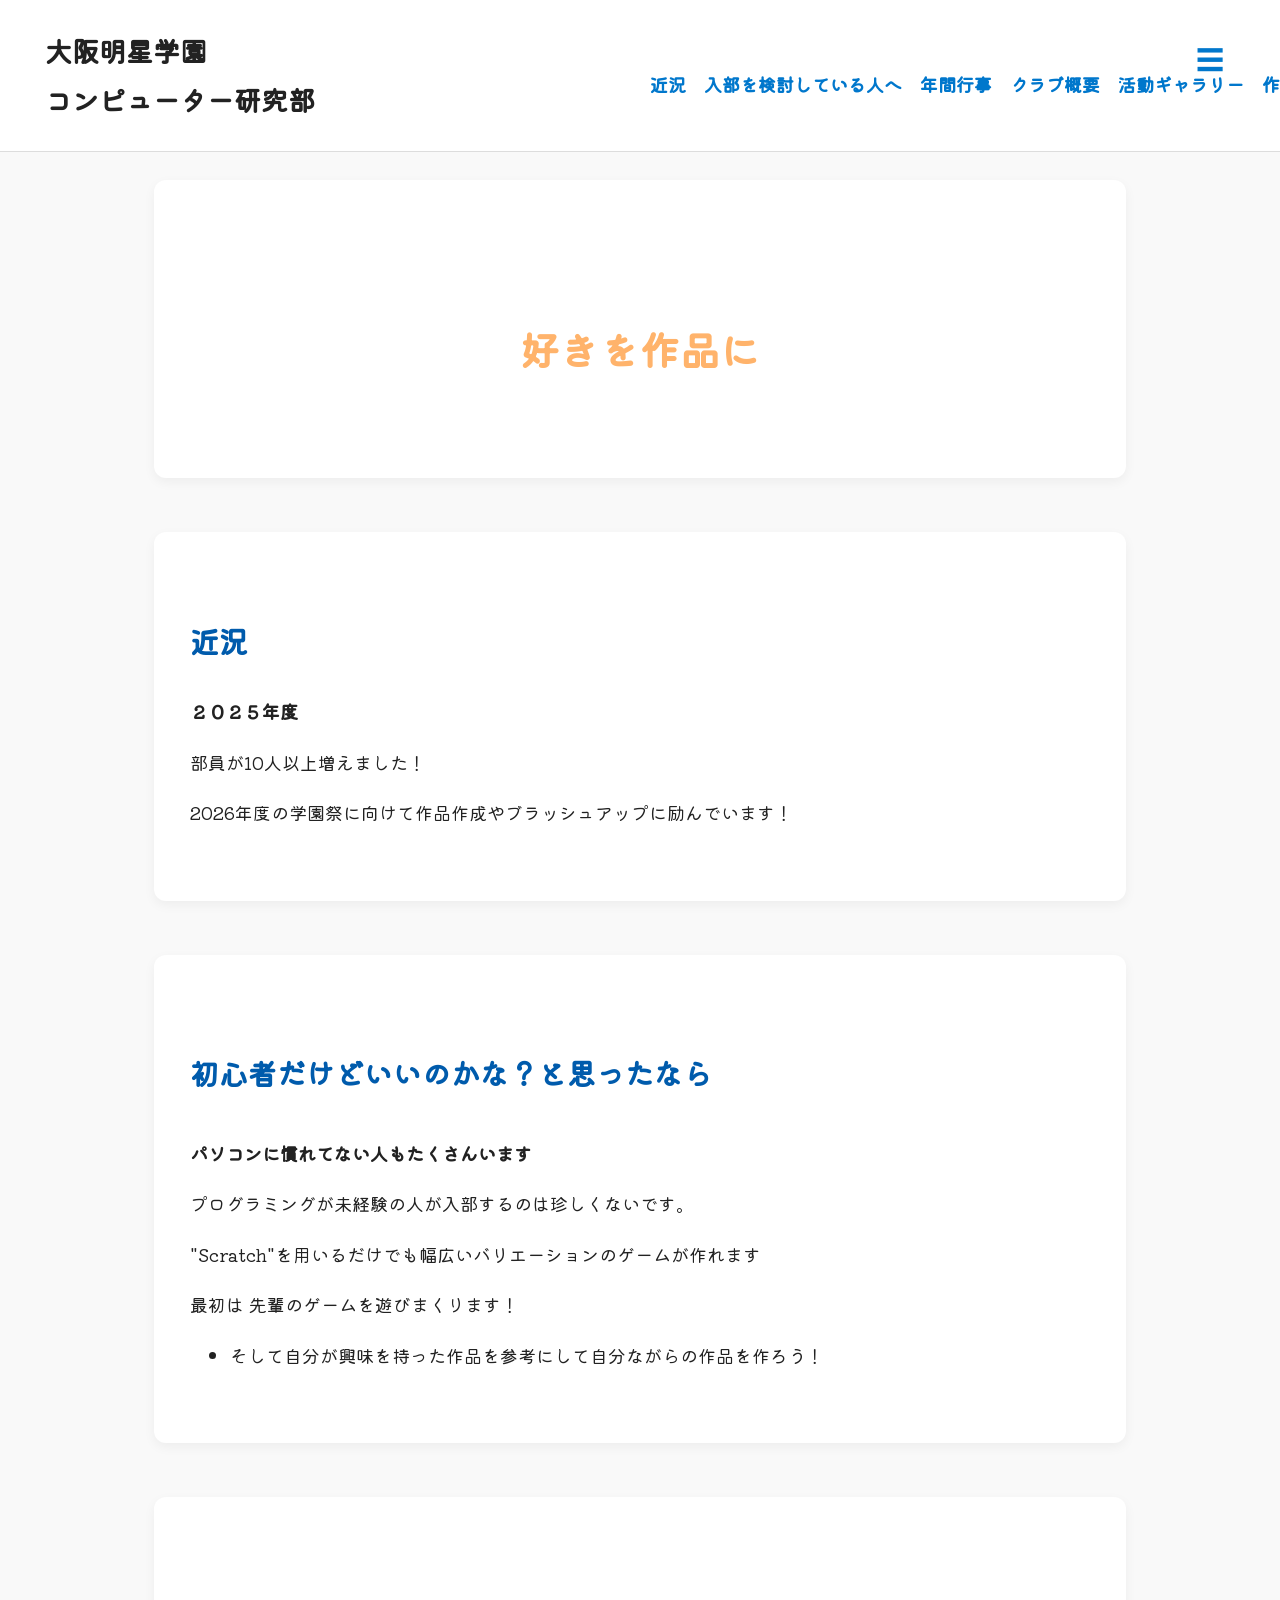
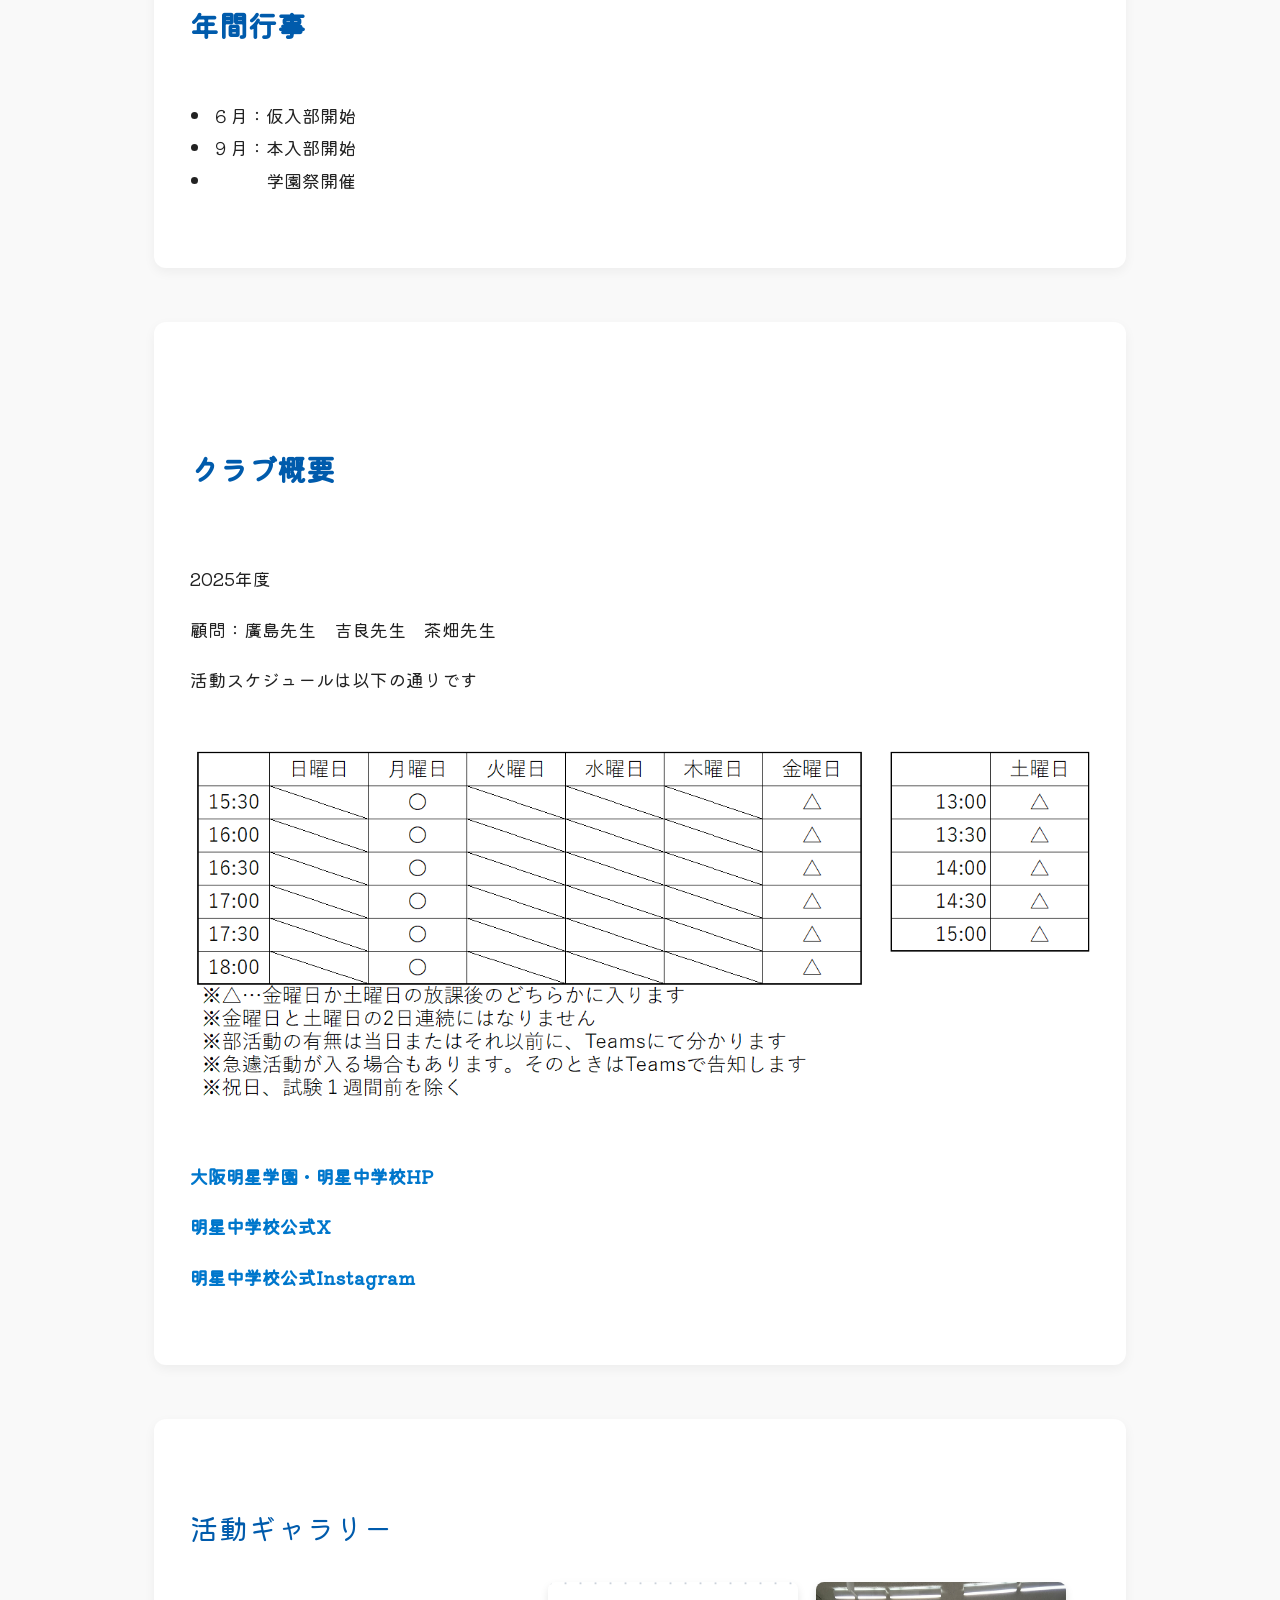
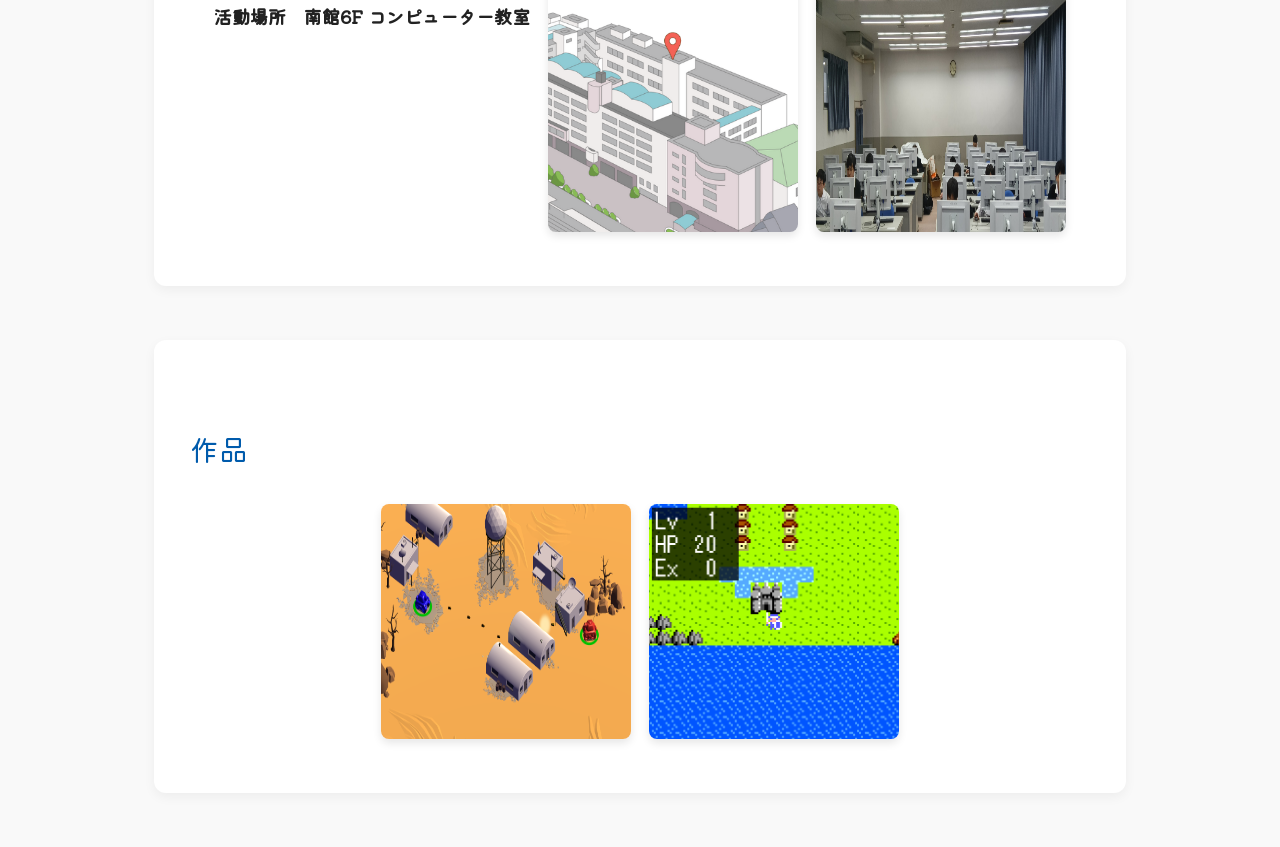
==== index.html @ 1dbdfb12 "Update index.html" ====
<!DOCTYPE html>
<html lang="ja">
<head>
  <meta charset="UTF-8" />
  <meta name="viewport" content="width=device-width, initial-scale=1.0" />
  <title>明星 コンピューター研究部｜公式サイト</title>
  <link href="main.css" rel="stylesheet" />
  <link href="https://fonts.googleapis.com/css2?family=Kiwi+Maru:wght@500&display=swap" rel="stylesheet" />
  <meta name="description" content="明星コンピューター研究部の活動紹介、作品展示、イベント情報をまとめた公式サイトです。">
</head>

<body>
<header>
  <h1>
    　大阪明星学園<br style="display:inline;" />
    　コンピューター研究部
  </h1>
  <button class="menu-toggle" aria-label="メニューを開く">☰</button>
  <nav class="page-nav">
    <a href="#news">近況</a>
    <a href="#for-beginners">入部を検討している人へ</a>
    <a href="#events">年間行事</a>
    <a href="#overview">クラブ概要</a>
    <a href="#gallery">活動ギャラリー</a>
    <a href="#works">作品</a>
  </nav>
</header>


  <section id="catchphrase">
    <h2 class="catchphrase">好きを作品に</h2>
  </section>

  <section id="news">
    <h3 class="section-title">近況</h3>
    <p><strong>２０２５年度</strong></p>
    <p>部員が10人以上増えました！</p>
    <p>2026年度の学園祭に向けて作品作成やブラッシュアップに励んでいます！</p>
  </section>

  <section id="for-beginners">
    <h4 class="section-title">初心者だけどいいのかな？と思ったなら</h4>
    <p><strong>パソコンに慣れてない人もたくさんいます</strong></p>
    <p>プログラミングが未経験の人が入部するのは珍しくないです。</p>
    <p>"Scratch"を用いるだけでも幅広いバリエーションのゲームが作れます</p>
    <div>
      <p>最初は 先輩のゲームを遊びまくります！</p>
      <ul>
        <li>そして自分が興味を持った作品を参考にして自分ながらの作品を作ろう！</li>
      </ul>
    </div>
  </section>

  <section id="events">
    <h5 class="section-title">年間行事</h5>
    <ul>
      <li>６月：仮入部開始</li>
      <li>９月：本入部開始</li>
      <li>　　　学園祭開催</li>
    </ul>
  </section>

  <section id="overview">
    <h6 class="section-title">クラブ概要</h6>
    <p>2025年度</p>
    <p>顧問：廣島先生　吉良先生　茶畑先生</p>
    <p>活動スケジュールは以下の通りです</p>
    <div class="club-schedule">
    　<img src="club-schedule.png" alt="コンピューター研究部の活動時間割" />
 　 </div>
    <p><a href="https://www.meisei.ed.jp/" target="_blank">大阪明星学園・明星中学校HP</a></p>
    <p><a href="https://twitter.com/meisei_shinshi" target="_blank">明星中学校公式X</a></p>
    <p><a href="https://www.instagram.com/osaka_meisei_gakuen/" target="_blank">明星中学校公式Instagram</a></p>
  </section>

<section id="gallery">
  <p class="section-title">活動ギャラリー</p>
  <div class="gallery">
    <p><strong>活動場所</strong></p>
    <p><strong>南館6F コンピューター教室</strong></p>
    <img src="clubroom_map_v2.png" alt="S605 コンピューター教室の場所" />
    <img src="activity_picture_2026_03_06.png" alt="活動の様子" />
  </div>
</section>

<section id="works">
  <p class="section-title">作品</p>
  <div class="gallery">
    <img src="photo_of_playing.png" alt="部員が制作した作品の例">
    <img src="photo_of_playing_2.png" alt="部員が制作した作品の例 2">
  </div>
</section>


 <script>
  const toggleButton = document.querySelector('.menu-toggle');
  const nav = document.querySelector('.page-nav');
  const navLinks = document.querySelectorAll('.page-nav a');

  toggleButton.addEventListener('click', () => {
    nav.classList.toggle('show');
  });

  // ページ内リンクをクリックしたらメニューを閉じる
  navLinks.forEach(link => {
    link.addEventListener('click', () => {
      nav.classList.remove('show');
    });
  });
</script>

</body>
</html>
---- main.css ----
@charset "utf-8";

/* ベーススタイル */
body {
  background-color: #f9f9f9;
  font-family: 'Kiwi Maru', serif;
  font-size: 18px;
  line-height: 1.8;
  color: #222;
  margin: 0;
  padding: 0;
}

/* ヘッダー */
header {
  display: flex;
  justify-content: space-between;
  align-items: center;
  flex-wrap: wrap;
  padding: 4em 1em 1em;
  background-color: #ffffff;
  border-bottom: 1px solid #ddd;
  position: relative;
}

header h1 {
  font-size: 1.5em;
  margin: 0;
  flex: 1;
  text-align: left;
}

/* キャッチコピー（薄いオレンジ） */
.catchphrase {
  font-size: 2.2em;
  text-align: center;
  margin: 2em 0 1em;
  color: #ffb36b;
  opacity: 0;
  animation: fadeIn 1.5s ease-out forwards;
  animation-delay: 0.3s;
}

/* セクション共通 */
section {
  background-color: #ffffff;
  border-radius: 12px;
  box-shadow: 0 4px 12px rgba(0, 0, 0, 0.05);
  padding: 3em 2em;
  margin: 3em auto;
  max-width: 900px;
}

/* セクションタイトル（大きく） */
.section-title,
#news h3,
#for-beginners h4,
#events h5,
#overview h6 {
  font-size: 1.6em;
}

/* 年間行事のリストがはみ出ないように */
#events ul {
  padding-left: 1.2em;
  overflow-wrap: break-word;
}

/* ギャラリー */
.gallery {
  display: flex;
  flex-wrap: wrap;
  gap: 1em;
  justify-content: center;
}

.gallery img {
  width: 100%;
  max-width: 250px;
  height: auto;
  border-radius: 8px;
  box-shadow: 0 4px 8px rgba(0, 0, 0, 0.1);
}

/* リンク */
a {
  color: #0077cc;
  text-decoration: none;
  font-weight: bold;
}

a:hover {
  text-decoration: underline;
}

/* ハンバーガーメニュー */
.menu-toggle {
  display: block;
  background: none;
  border: none;
  font-size: 28px;
  cursor: pointer;
  padding: 0.5em 1em;
  color: #0077cc;
  position: fixed;
  top: 1em;
  right: 1em;
  z-index: 1001;
}

/* ナビゲーション */
.page-nav {
  display: flex;
  flex-wrap: wrap;
  justify-content: center;
  gap: 1em;
  margin-top: 1em;
}

/* スマホ対応 */
@media screen and (max-width: 768px) {
  body {
    font-size: 16px;
    padding: 1em;
  }

  header {
    flex-direction: column;
    align-items: flex-start;
  }

  section {
    padding: 2em 1em;
    margin: 2em 0;
  }

  .gallery img {
    max-width: 90%;
  }

  .page-nav {
    display: none;
    flex-direction: column;
    align-items: center;
    background-color: #ffffff;
    position: fixed;
    top: 0;
    left: 0;
    width: 100%;
    padding: 4em 0 1em;
    z-index: 1000;
  }

  .page-nav.show {
    display: flex;
  }
}

/* PC表示 */
@media screen and (min-width: 769px) {
  header {
    position: fixed;
    top: 0;
    left: 0;
    width: 100%;
    z-index: 1000;
    padding: 1.5em 1em;
  }

  body {
    padding-top: 7em;
  }

  .page-nav {
    display: flex !important;
    position: static;
  }
}

/* フェードイン */
@keyframes fadeIn {
  from { opacity: 0; transform: translateY(20px); }
  to { opacity: 1; transform: translateY(0); }
}
/* ============================
   追加・修正スタイル（必ず一番下に書く）
   ============================ */

/* 「好きを作品に」を薄いオレンジに */
.catchphrase {
  color: #ffb36b !important;
}

/* セクションタイトルを大きく＆色を固定 */
.section-title {
  font-size: 1.6em !important;
  color: #005bac !important;
}

/* 年間行事のリストがはみ出ないように */
#events ul {
  padding-left: 1.2em !important;
  overflow-wrap: break-word !important;
  word-break: break-word !important;
}

/* 活動スケジュール画像がはみ出さないように */
.club-schedule img {
  max-width: 100% !important;
  height: auto !important;
  display: block !important;
}
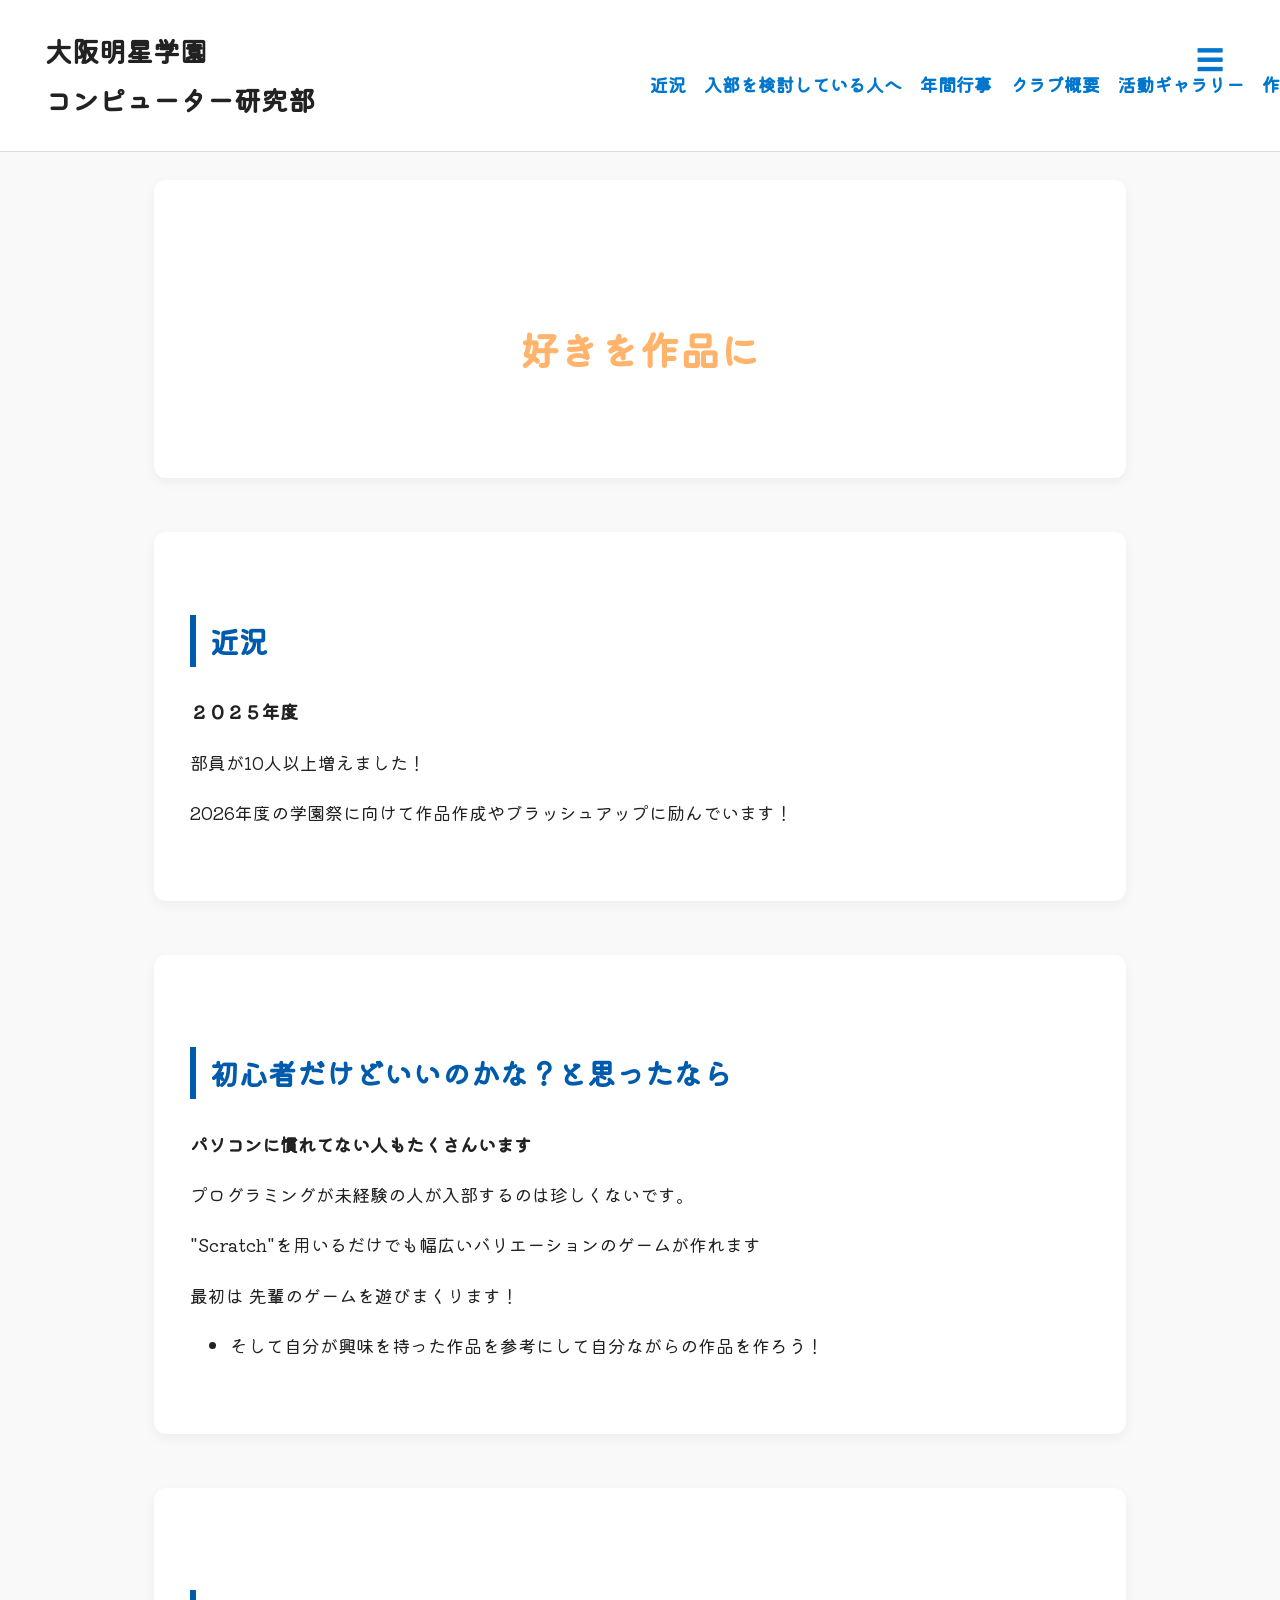
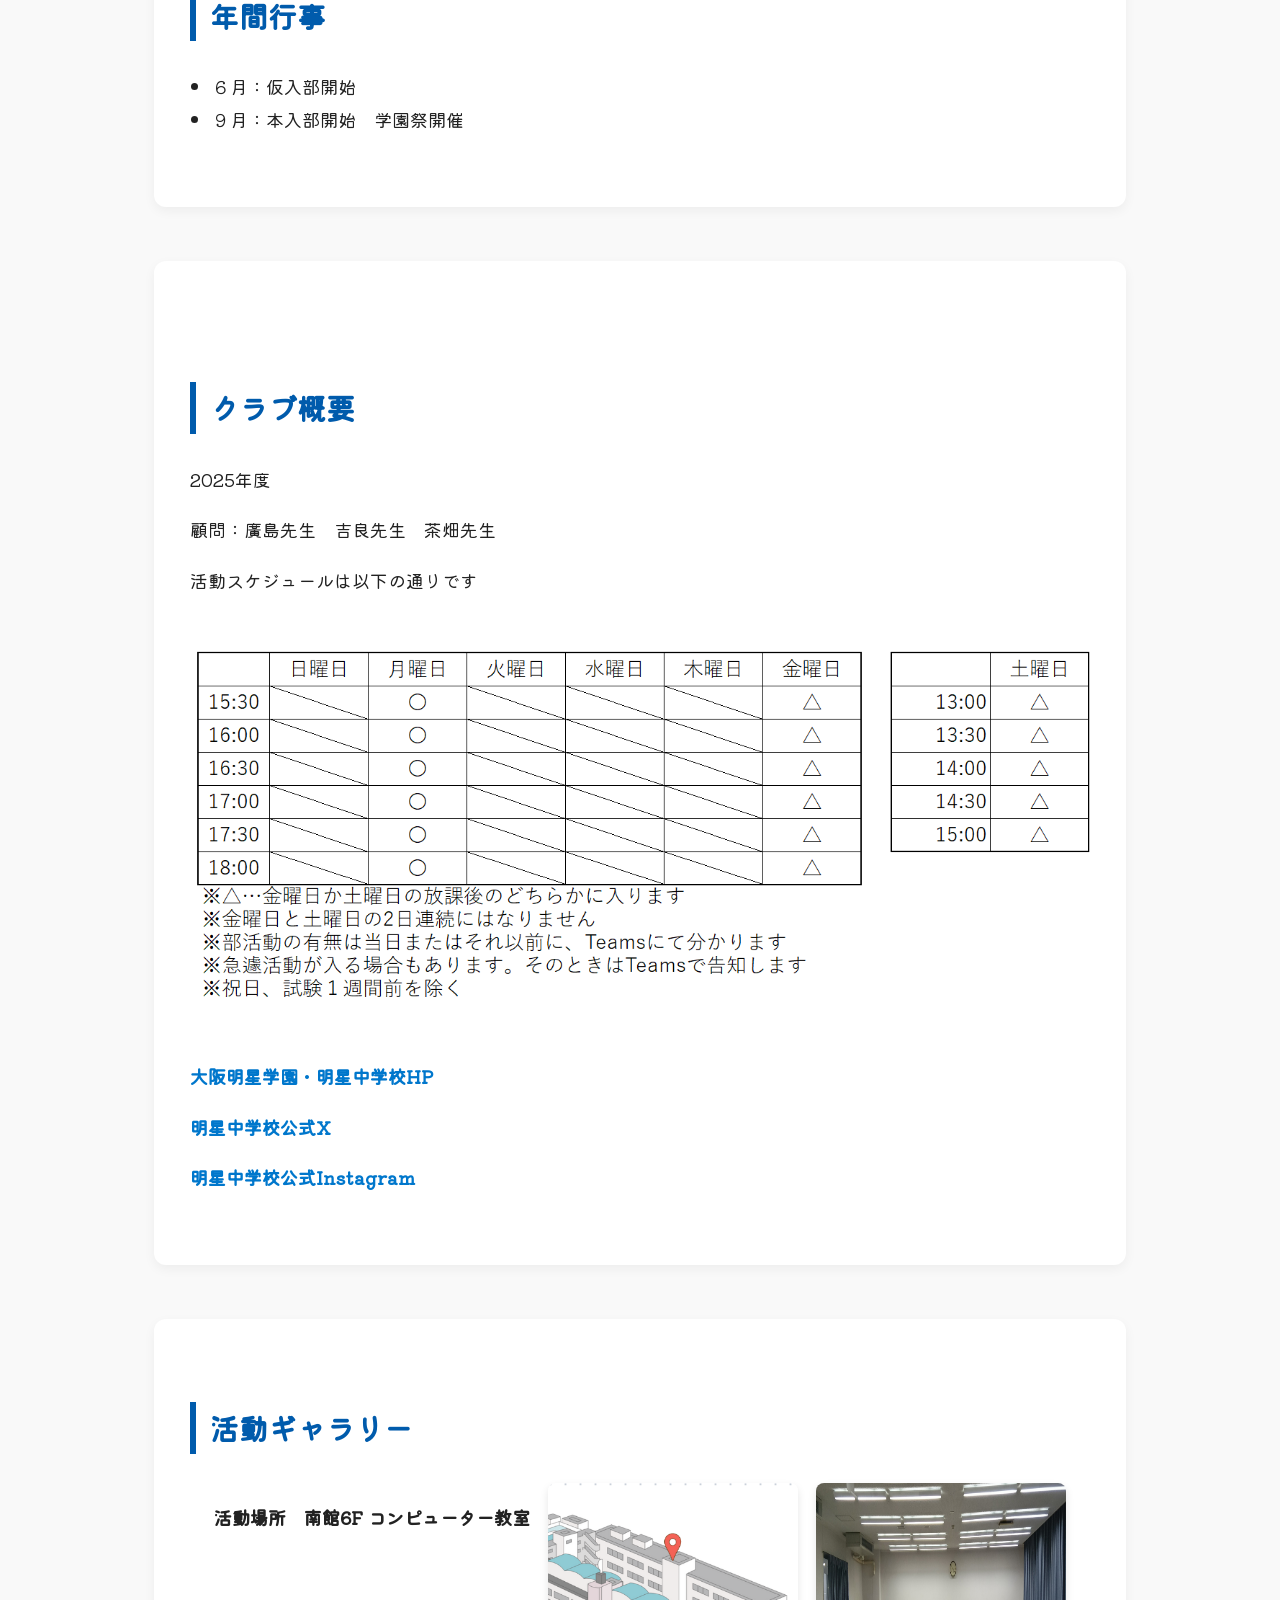
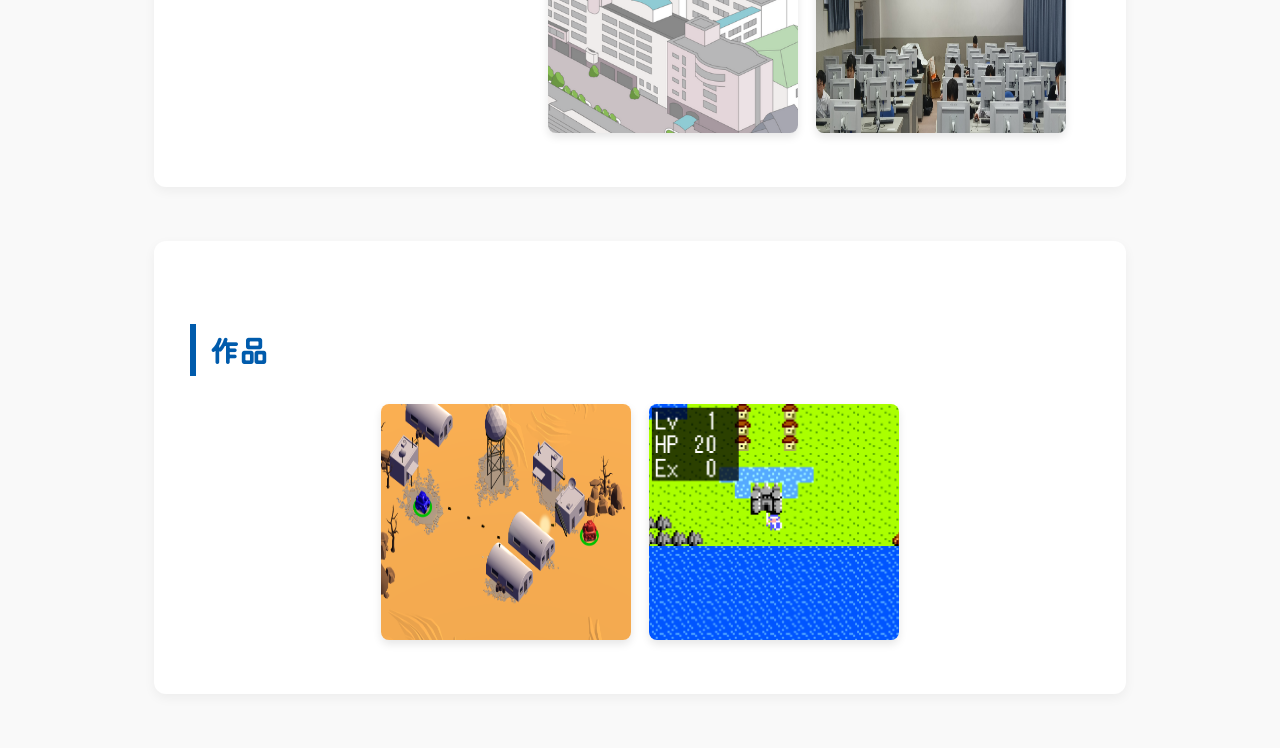
==== commit 775aff82: "Update index.html" ====
--- a/index.html
+++ b/index.html
@@ -55,8 +55,7 @@
     <h5 class="section-title">年間行事</h5>
     <ul>
       <li>６月：仮入部開始</li>
-      <li>９月：本入部開始</li>
-      <li>　　　学園祭開催</li>
+      <li>９月：本入部開始　学園祭開催</li>
     </ul>
   </section>
 
--- a/main.css
+++ b/main.css
@@ -210,3 +210,13 @@
   height: auto !important;
   display: block !important;
 }
+
+.section-title {
+  font-size: 1.8em;
+  font-weight: 600;
+  border-left: 6px solid #005bac;
+  padding-left: 0.5em;
+  margin-bottom: 1em;
+  color: #005bac;
+}
+
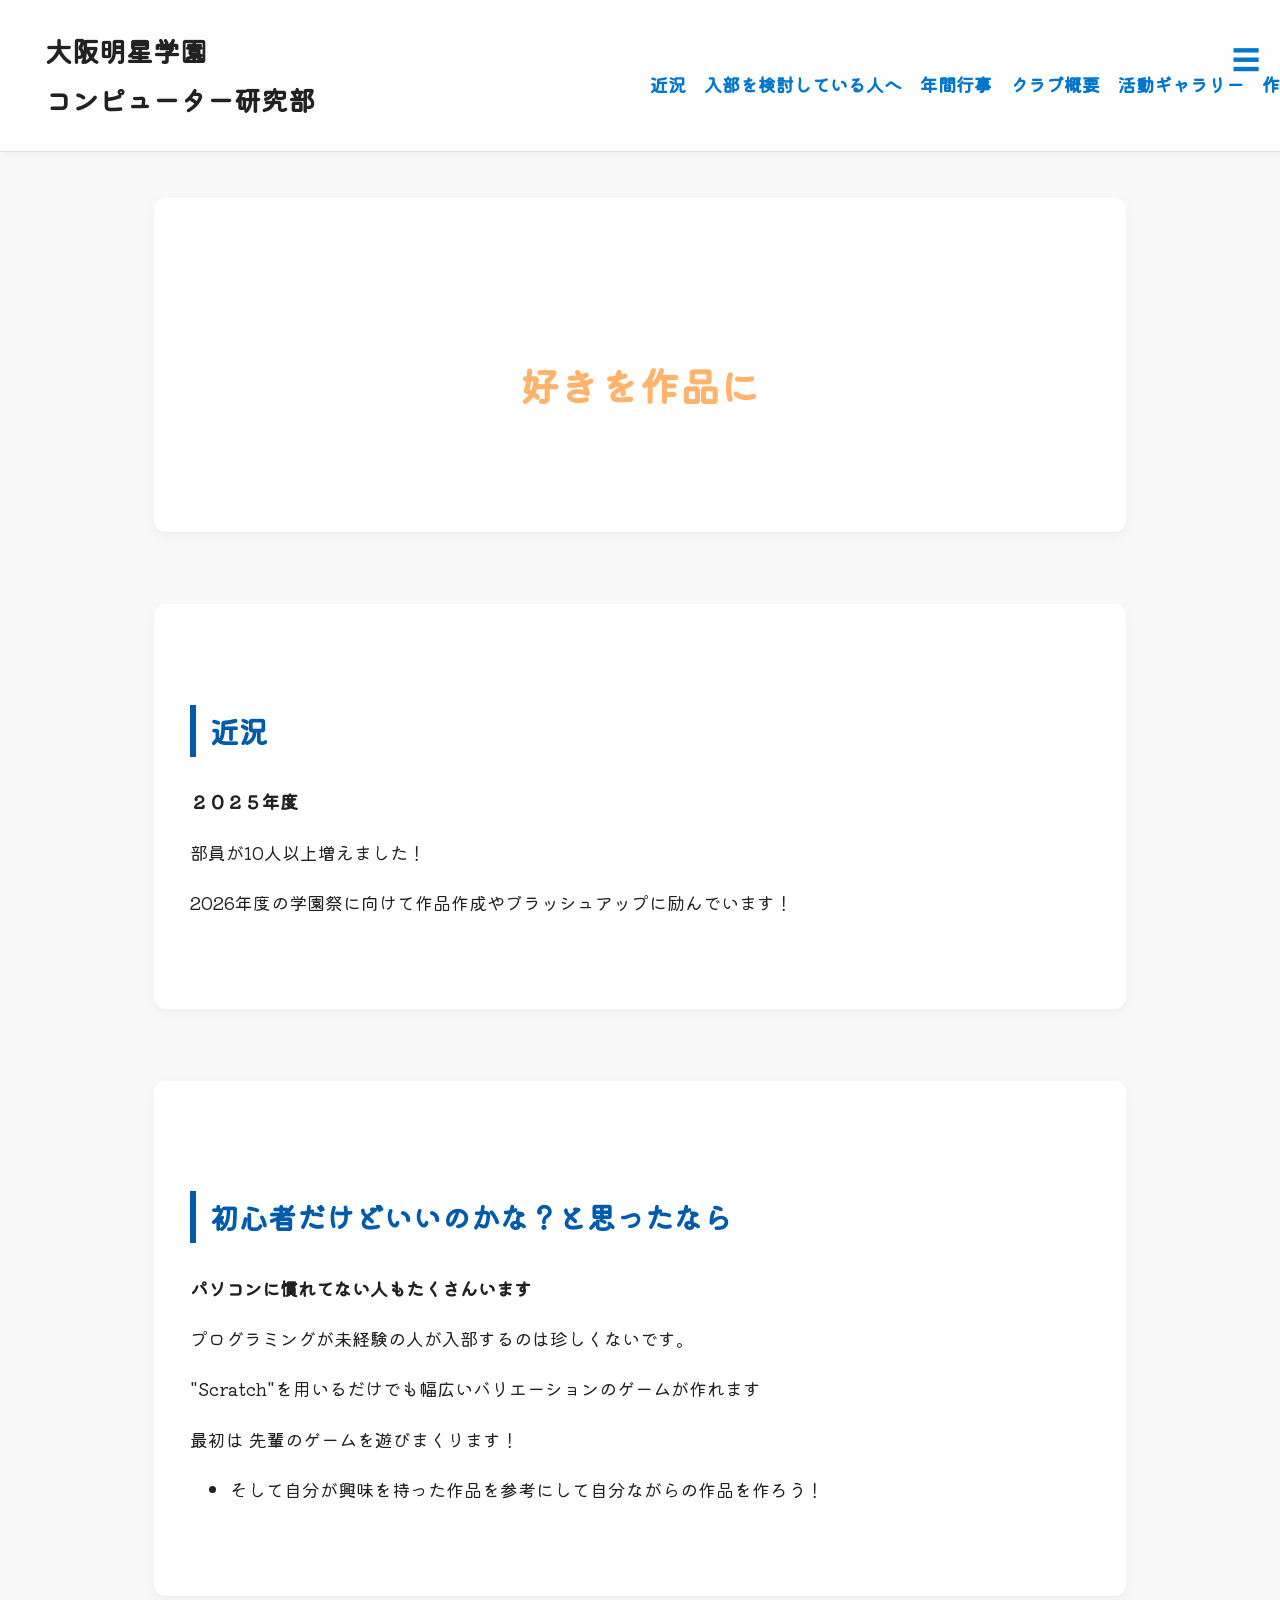
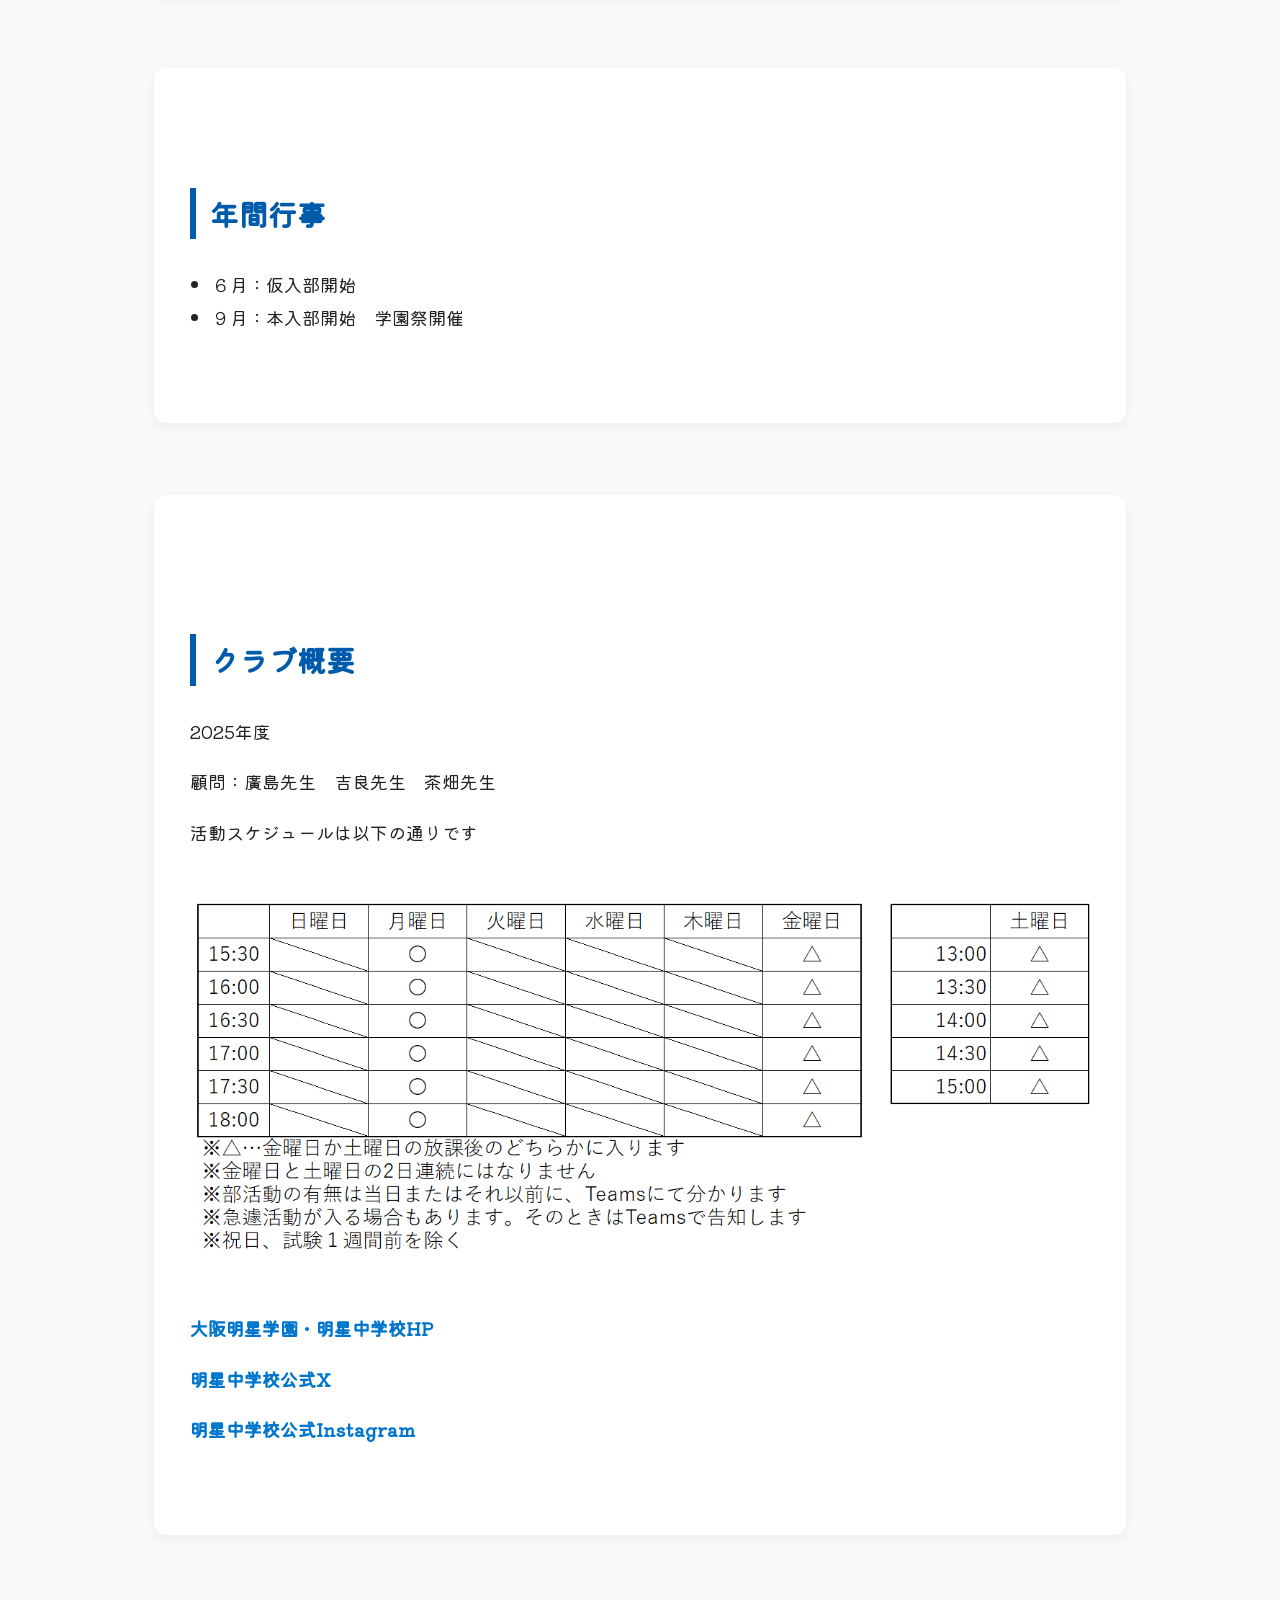
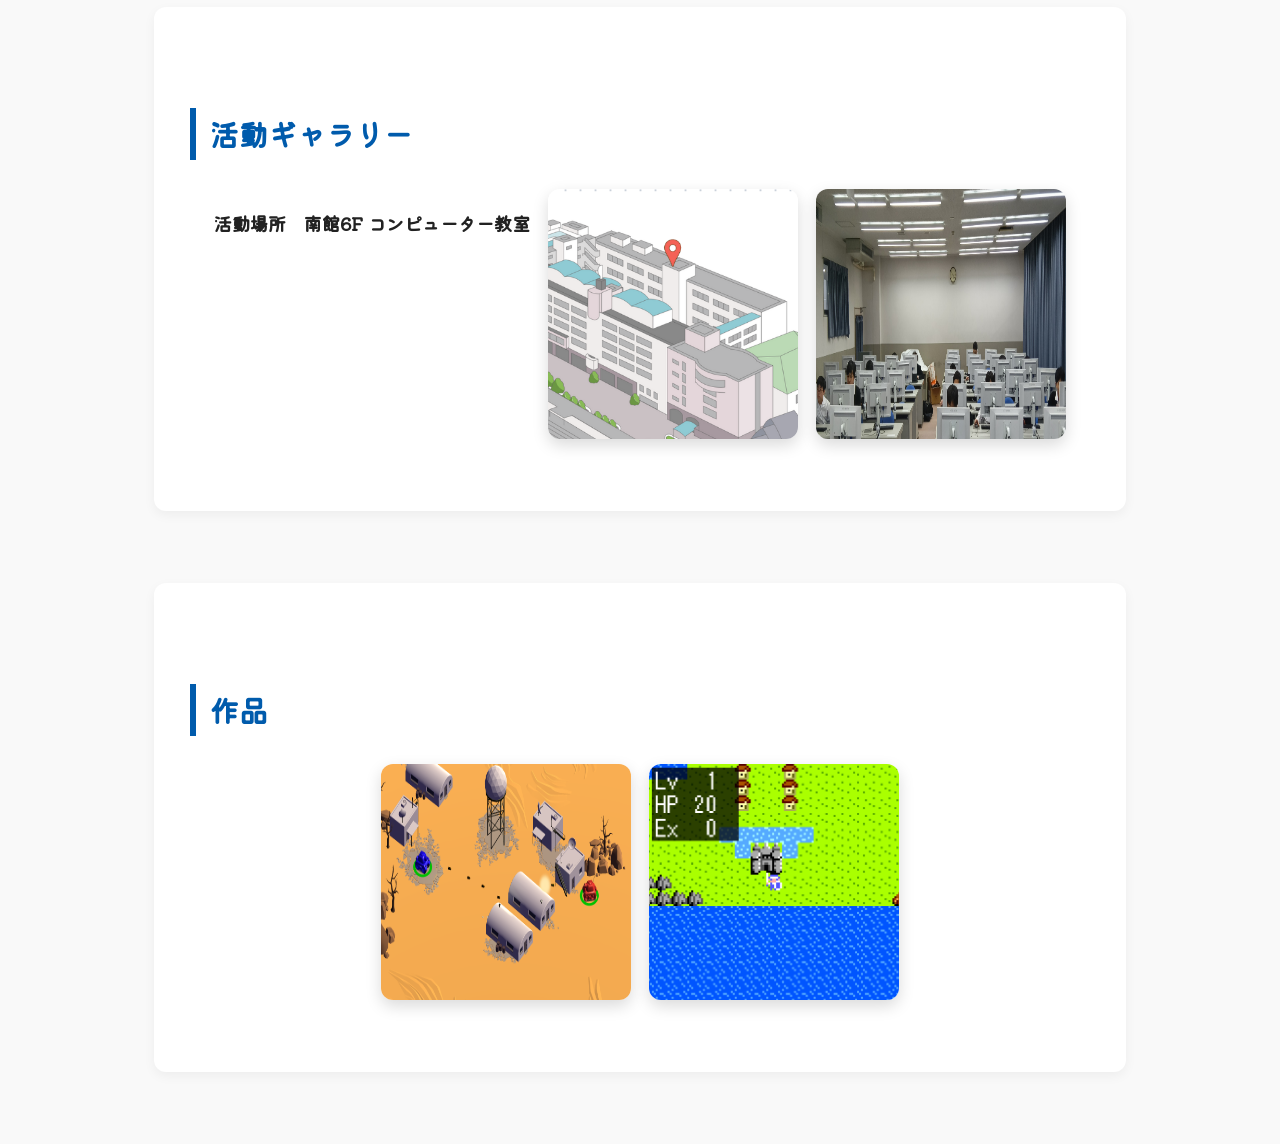
==== commit 78b752c6: "Update index.html" ====
--- a/index.html
+++ b/index.html
@@ -106,6 +106,16 @@
       nav.classList.remove('show');
     });
   });
+
+   window.addEventListener("scroll", () => {
+  const header = document.querySelector("header");
+  if (window.scrollY > 50) {
+    header.classList.add("scrolled");
+  } else {
+    header.classList.remove("scrolled");
+  }
+});
+
 </script>
 
 </body>
--- a/main.css
+++ b/main.css
@@ -21,6 +21,9 @@
   background-color: #ffffff;
   border-bottom: 1px solid #ddd;
   position: relative;
+  background: rgba(255,255,255,0.8);
+  backdrop-filter: blur(6px);
+  box-shadow: 0 2px 10px rgba(0,0,0,0.05);
 }
 
 header h1 {
@@ -46,8 +49,8 @@
   background-color: #ffffff;
   border-radius: 12px;
   box-shadow: 0 4px 12px rgba(0, 0, 0, 0.05);
-  padding: 3em 2em;
-  margin: 3em auto;
+  padding: 4em 2em;
+  margin: 4em auto;
   max-width: 900px;
 }
 
@@ -58,6 +61,12 @@
 #events h5,
 #overview h6 {
   font-size: 1.6em;
+  font-size: 1.8em;
+  font-weight: 600;
+  border-left: 6px solid #005bac;
+  padding-left: 0.5em;
+  margin-bottom: 1em;
+  color: #005bac;
 }
 
 /* 年間行事のリストがはみ出ないように */
@@ -78,8 +87,14 @@
   width: 100%;
   max-width: 250px;
   height: auto;
-  border-radius: 8px;
-  box-shadow: 0 4px 8px rgba(0, 0, 0, 0.1);
+  border-radius: 12px;
+  box-shadow: 0 6px 16px rgba(0, 0, 0, 0.15);
+  transition: transform 0.2s ease, box-shadow 0.2s ease;
+}
+
+.gallery img:hover {
+  transform: translateY(-4px);
+  box-shadow: 0 10px 24px rgba(0,0,0,0.2);
 }
 
 /* リンク */
@@ -211,12 +226,5 @@
   display: block !important;
 }
 
-.section-title {
-  font-size: 1.8em;
-  font-weight: 600;
-  border-left: 6px solid #005bac;
-  padding-left: 0.5em;
-  margin-bottom: 1em;
-  color: #005bac;
-}
-
+
+
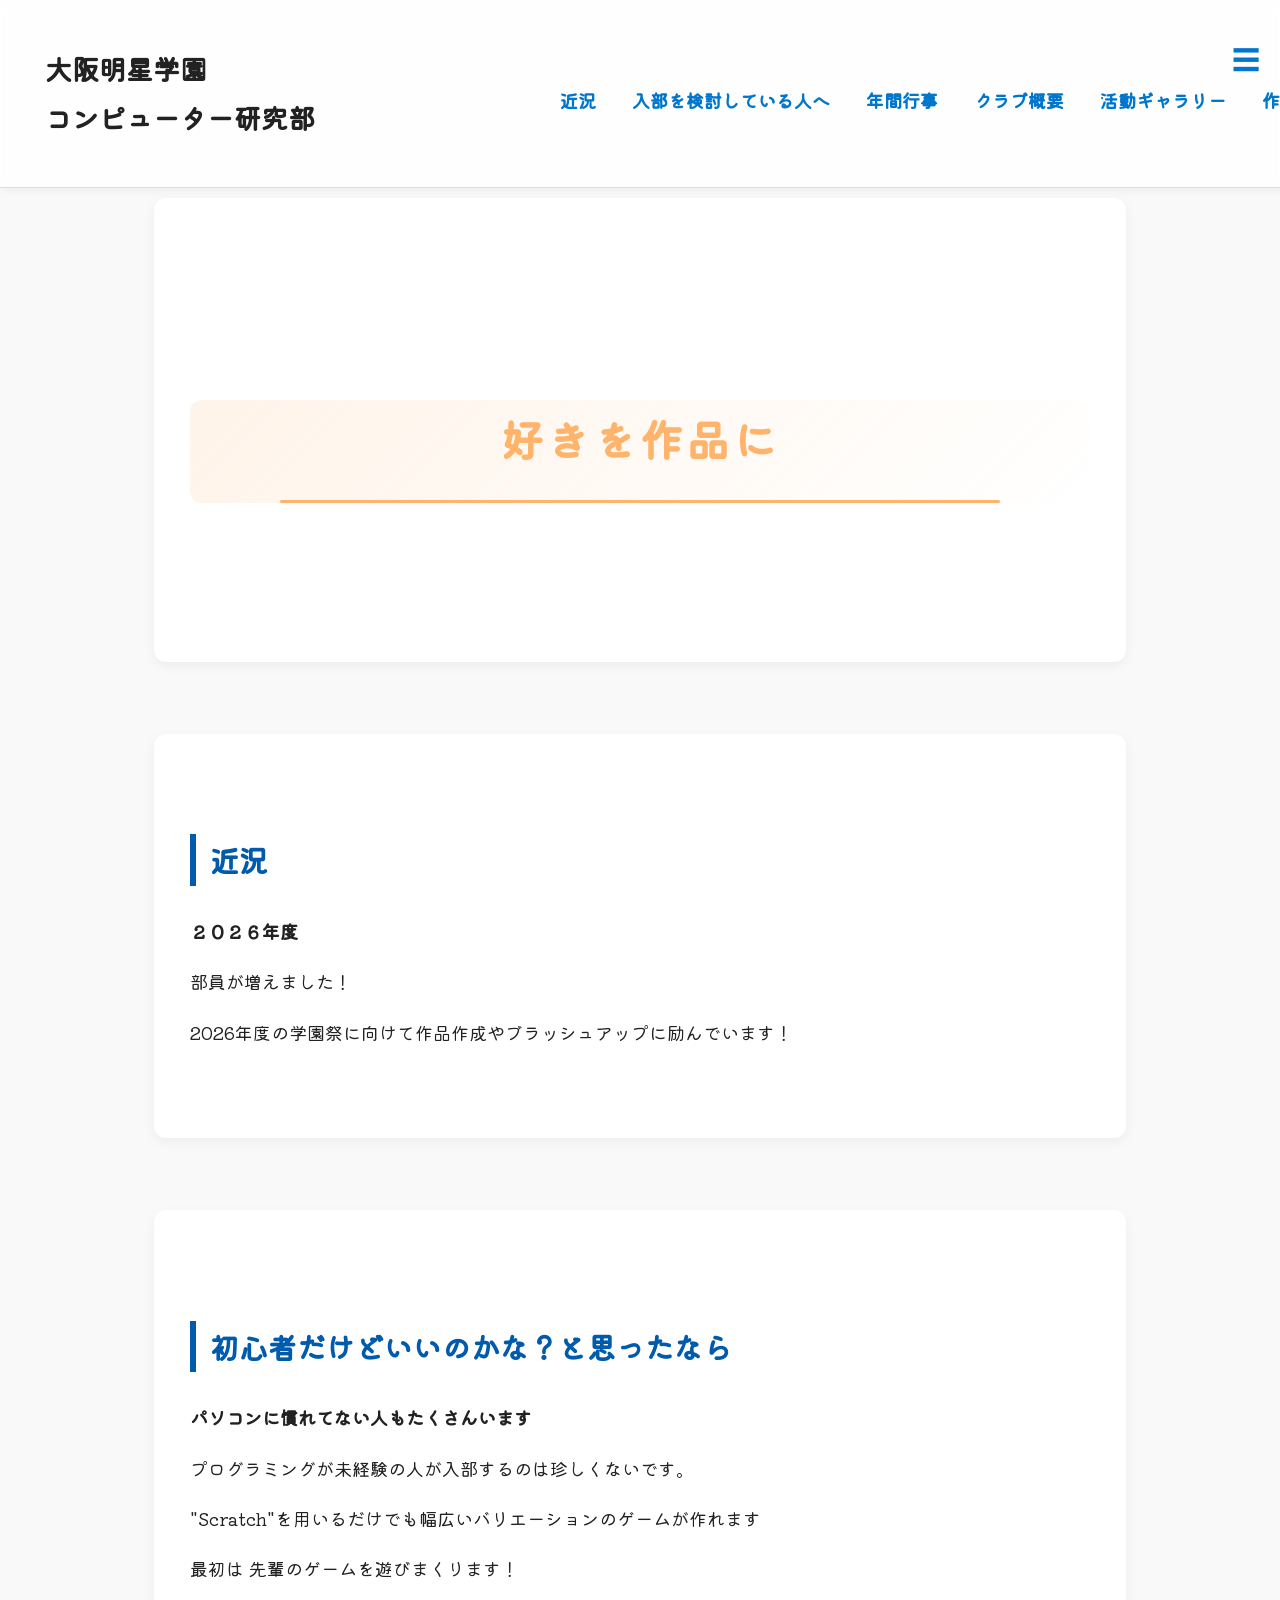
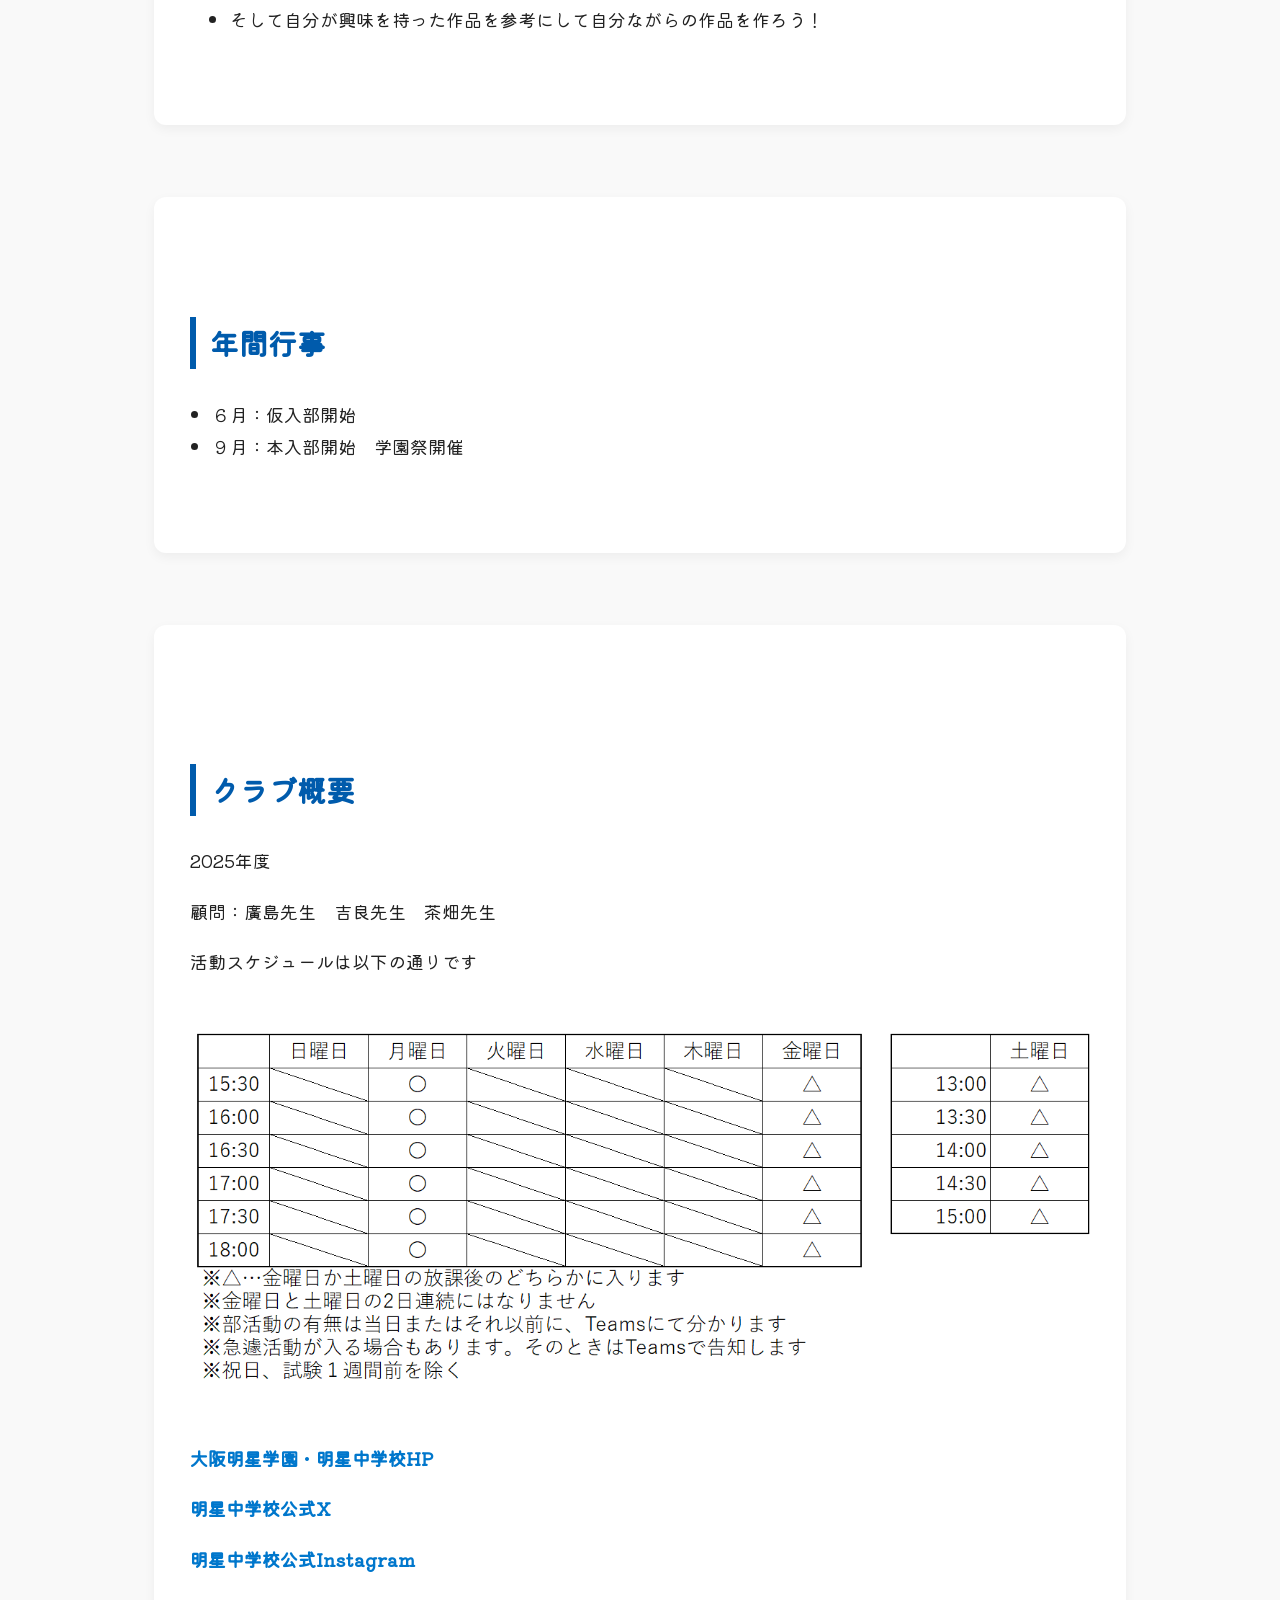
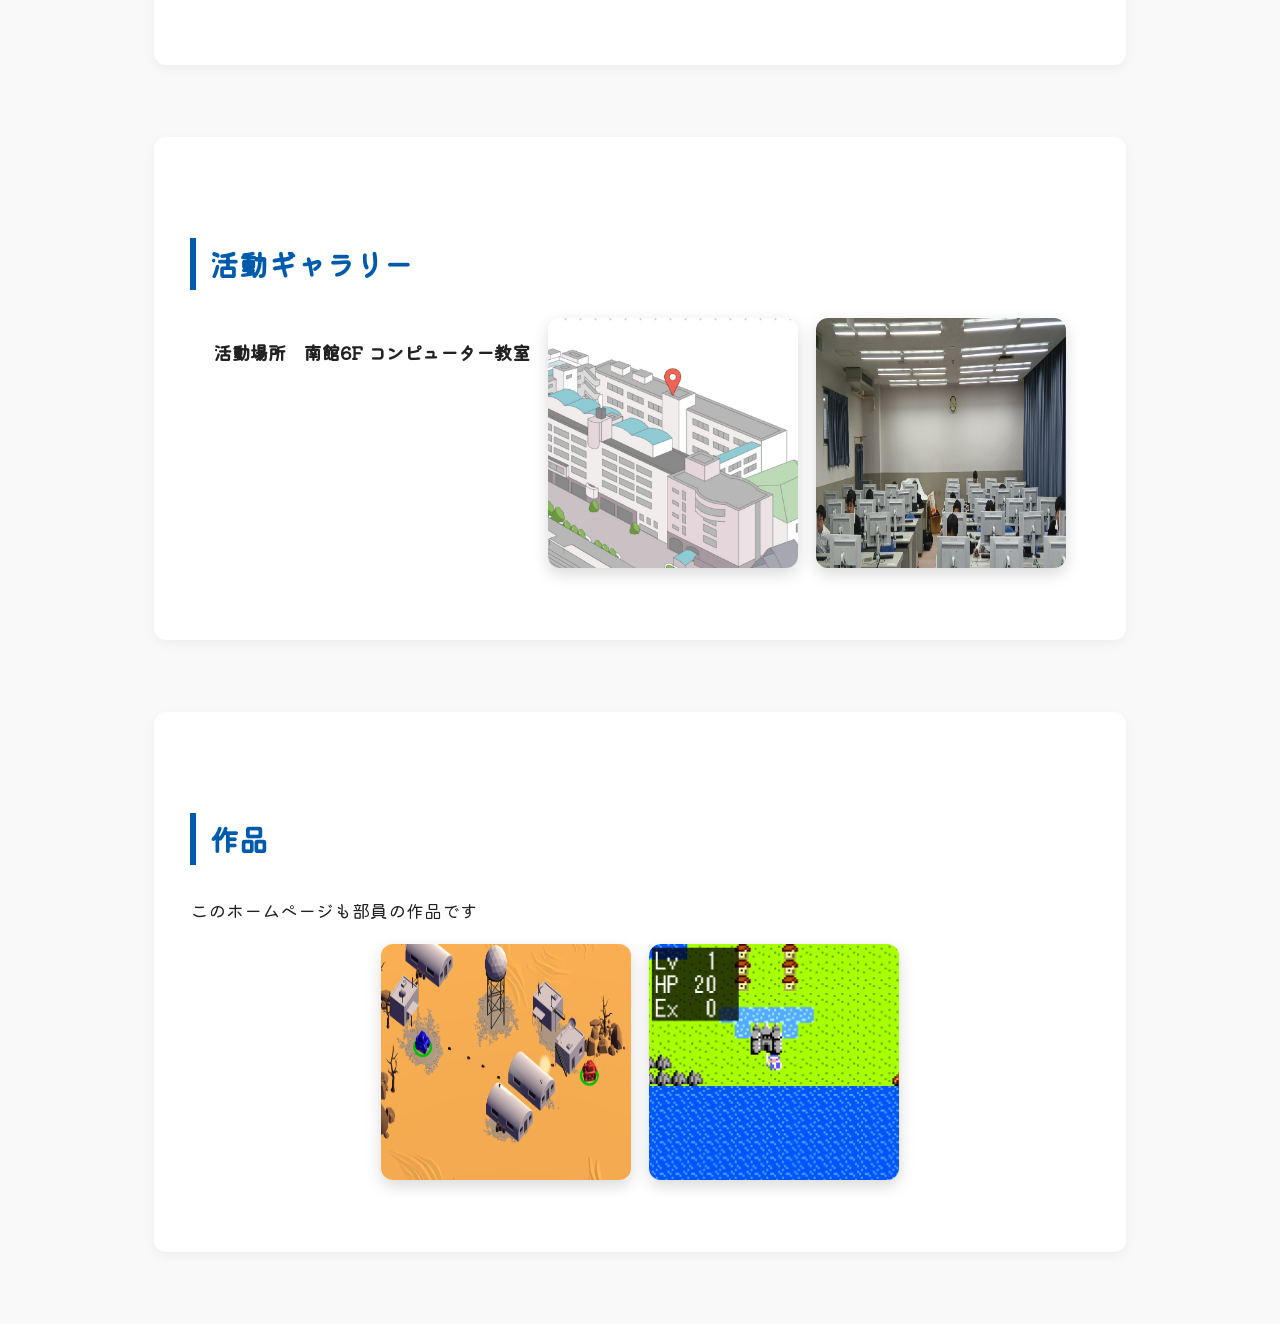
==== commit 40a05546: "Update index.html" ====
--- a/index.html
+++ b/index.html
@@ -33,8 +33,8 @@
 
   <section id="news">
     <h3 class="section-title">近況</h3>
-    <p><strong>２０２５年度</strong></p>
-    <p>部員が10人以上増えました！</p>
+    <p><strong>２０２６年度</strong></p>
+    <p>部員が増えました！</p>
     <p>2026年度の学園祭に向けて作品作成やブラッシュアップに励んでいます！</p>
   </section>
 
@@ -84,6 +84,7 @@
 
 <section id="works">
   <p class="section-title">作品</p>
+  <p>このホームページも部員の作品です</p>
   <div class="gallery">
     <img src="photo_of_playing.png" alt="部員が制作した作品の例">
     <img src="photo_of_playing_2.png" alt="部員が制作した作品の例 2">
--- a/main.css
+++ b/main.css
@@ -226,5 +226,93 @@
   display: block !important;
 }
 
-
-
+header {
+  background: rgba(255,255,255,0.85);
+  backdrop-filter: blur(6px);
+  padding: 2.5em 1em;
+  transition: 
+    padding 0.35s ease,
+    background 0.35s ease,
+    box-shadow 0.35s ease;
+}
+
+header.scrolled {
+  background: rgba(255,255,255,0.55); /* ← 透明度だけ下げる */
+  padding: 1.2em 1em; /* ← 少しだけ縮む */
+  box-shadow: 0 2px 12px rgba(0,0,0,0.08);
+}
+
+
+.page-nav a {
+  position: relative;
+  padding-bottom: 4px;
+}
+
+.page-nav a::after {
+  content: "";
+  position: absolute;
+  left: 0;
+  bottom: 0;
+  width: 0%;
+  height: 2px;
+  background-color: #005bac;
+  transition: width 0.3s ease;
+}
+
+.page-nav a:hover::after {
+  width: 100%;
+}
+
+.page-nav {
+  justify-content: center;
+  gap: 2em;
+}
+
+/* キャッチコピーの強化（全部盛り） */
+.catchphrase {
+  font-size: 2.4em;
+  text-align: center;
+  margin: 3em 0 2em;
+  color: #ffb36b;
+  letter-spacing: 0.08em; /* 文字間隔を広げる */
+  position: relative;
+  padding-bottom: 0.6em;
+
+  /* 背景の薄いグラデーション */
+  background: linear-gradient(
+    135deg,
+    rgba(255, 179, 107, 0.15),
+    rgba(255, 255, 255, 0)
+  );
+  border-radius: 12px;
+
+  /* フェードイン強化 */
+  opacity: 0;
+  transform: translateY(20px);
+  animation: catchFade 1.4s ease-out forwards;
+}
+
+/* 下に細いライン */
+.catchphrase::after {
+  content: "";
+  position: absolute;
+  bottom: 0;
+  left: 50%;
+  width: 80%;
+  height: 3px;
+  background-color: #ffb36b;
+  transform: translateX(-50%);
+  border-radius: 2px;
+}
+
+/* フェードインアニメーション */
+@keyframes catchFade {
+  0% {
+    opacity: 0;
+    transform: translateY(20px);
+  }
+  100% {
+    opacity: 1;
+    transform: translateY(0);
+  }
+}
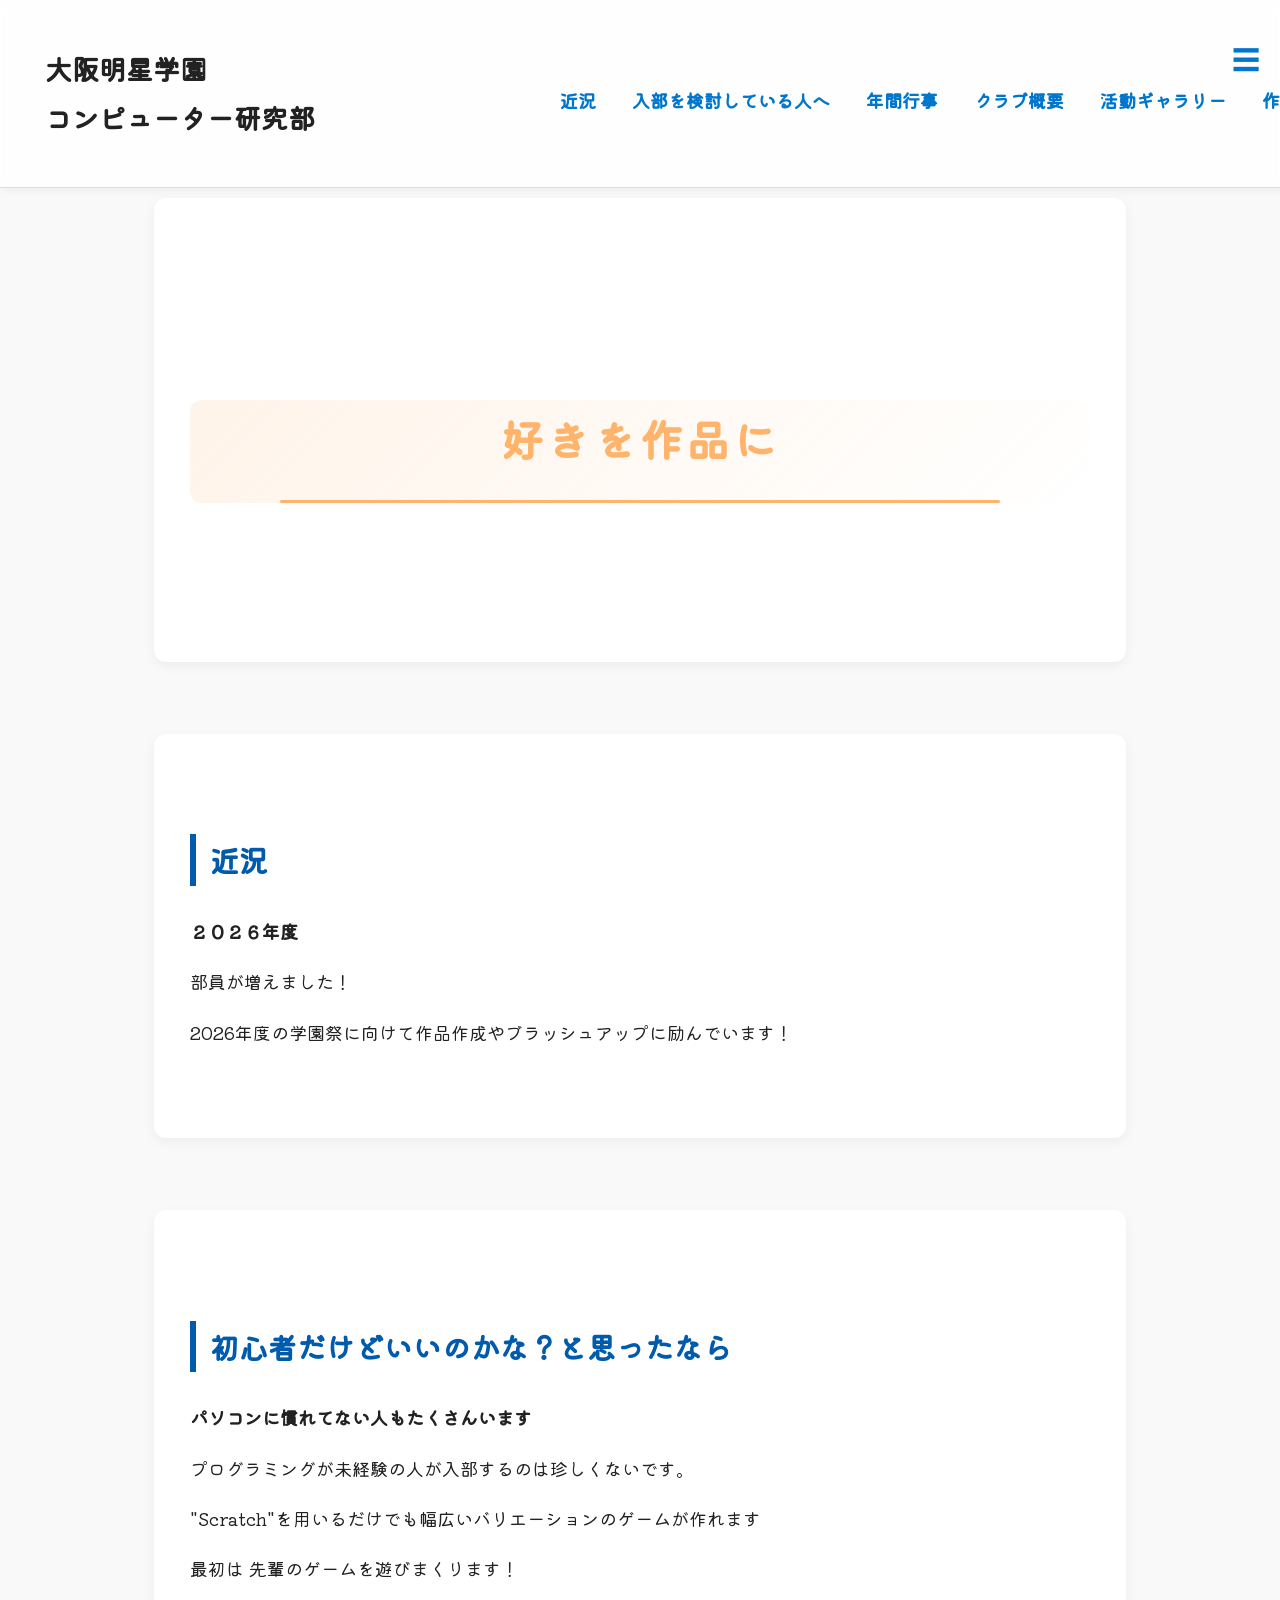
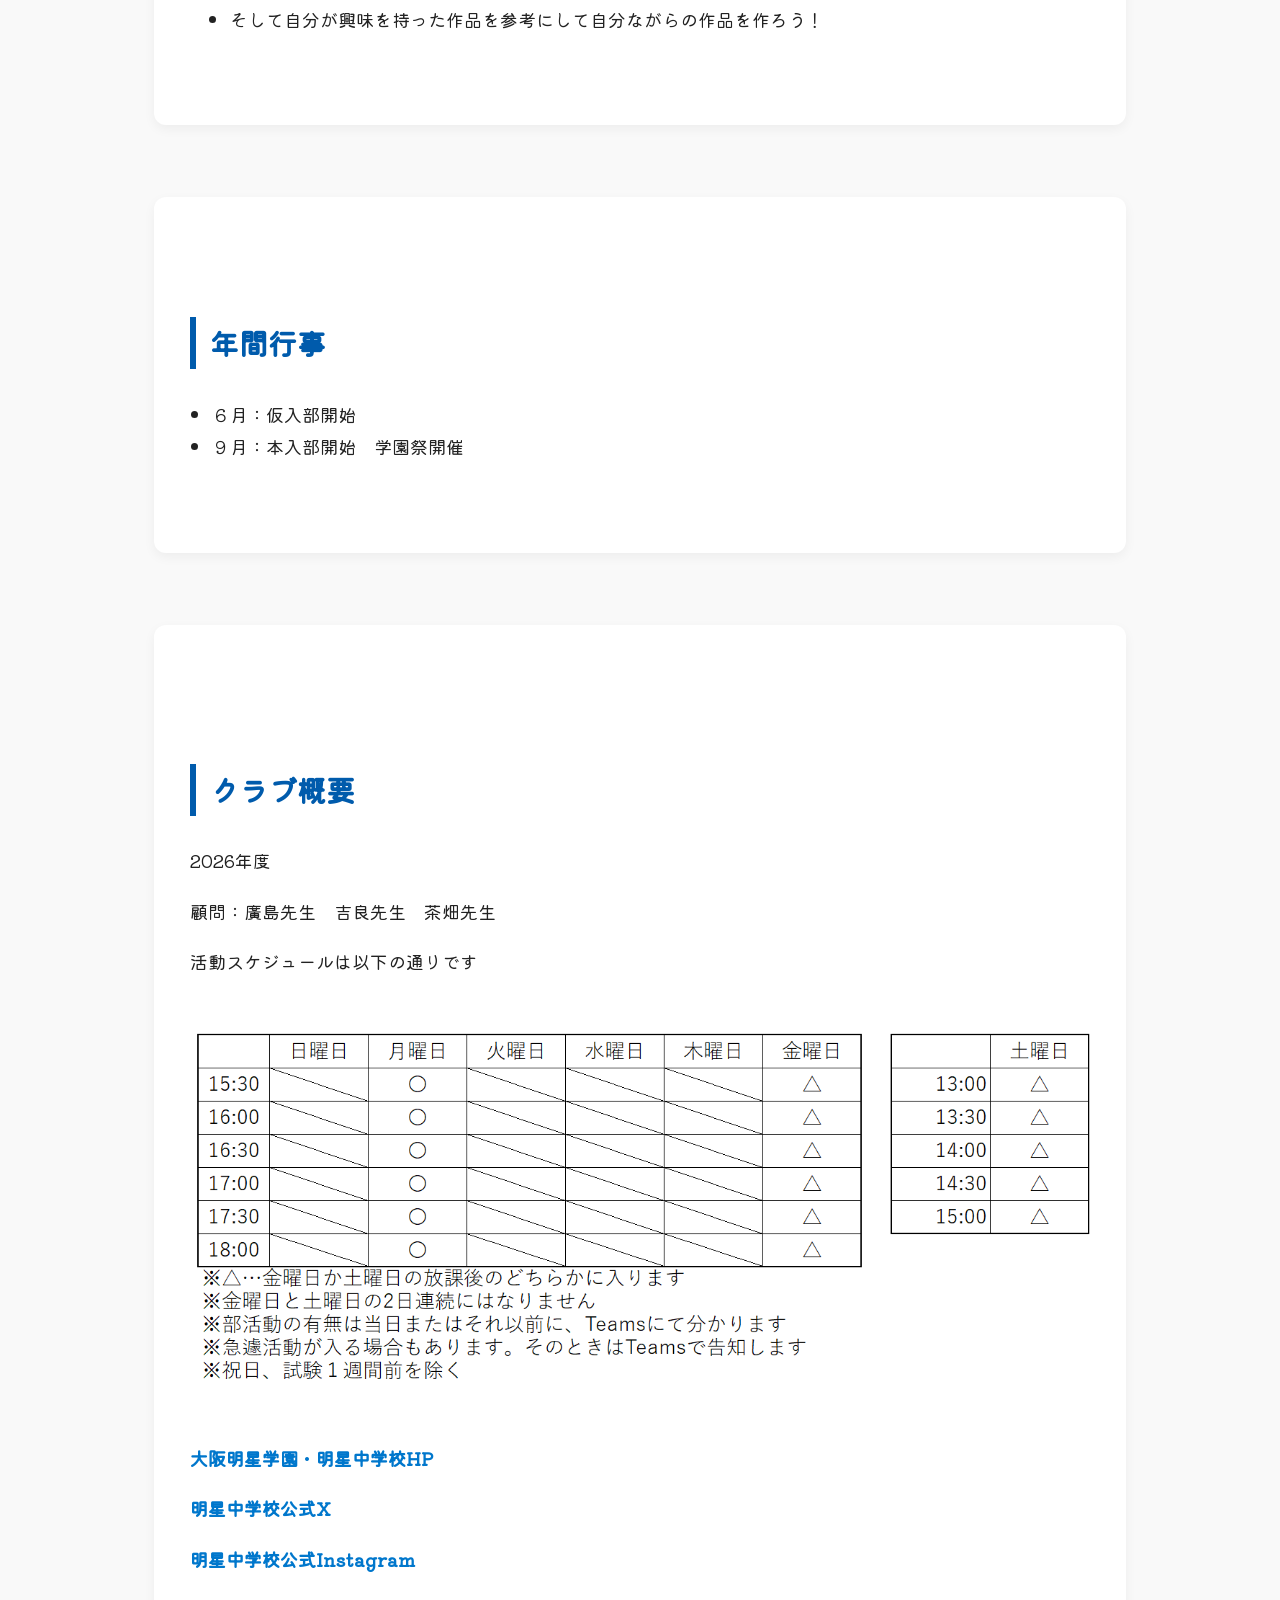
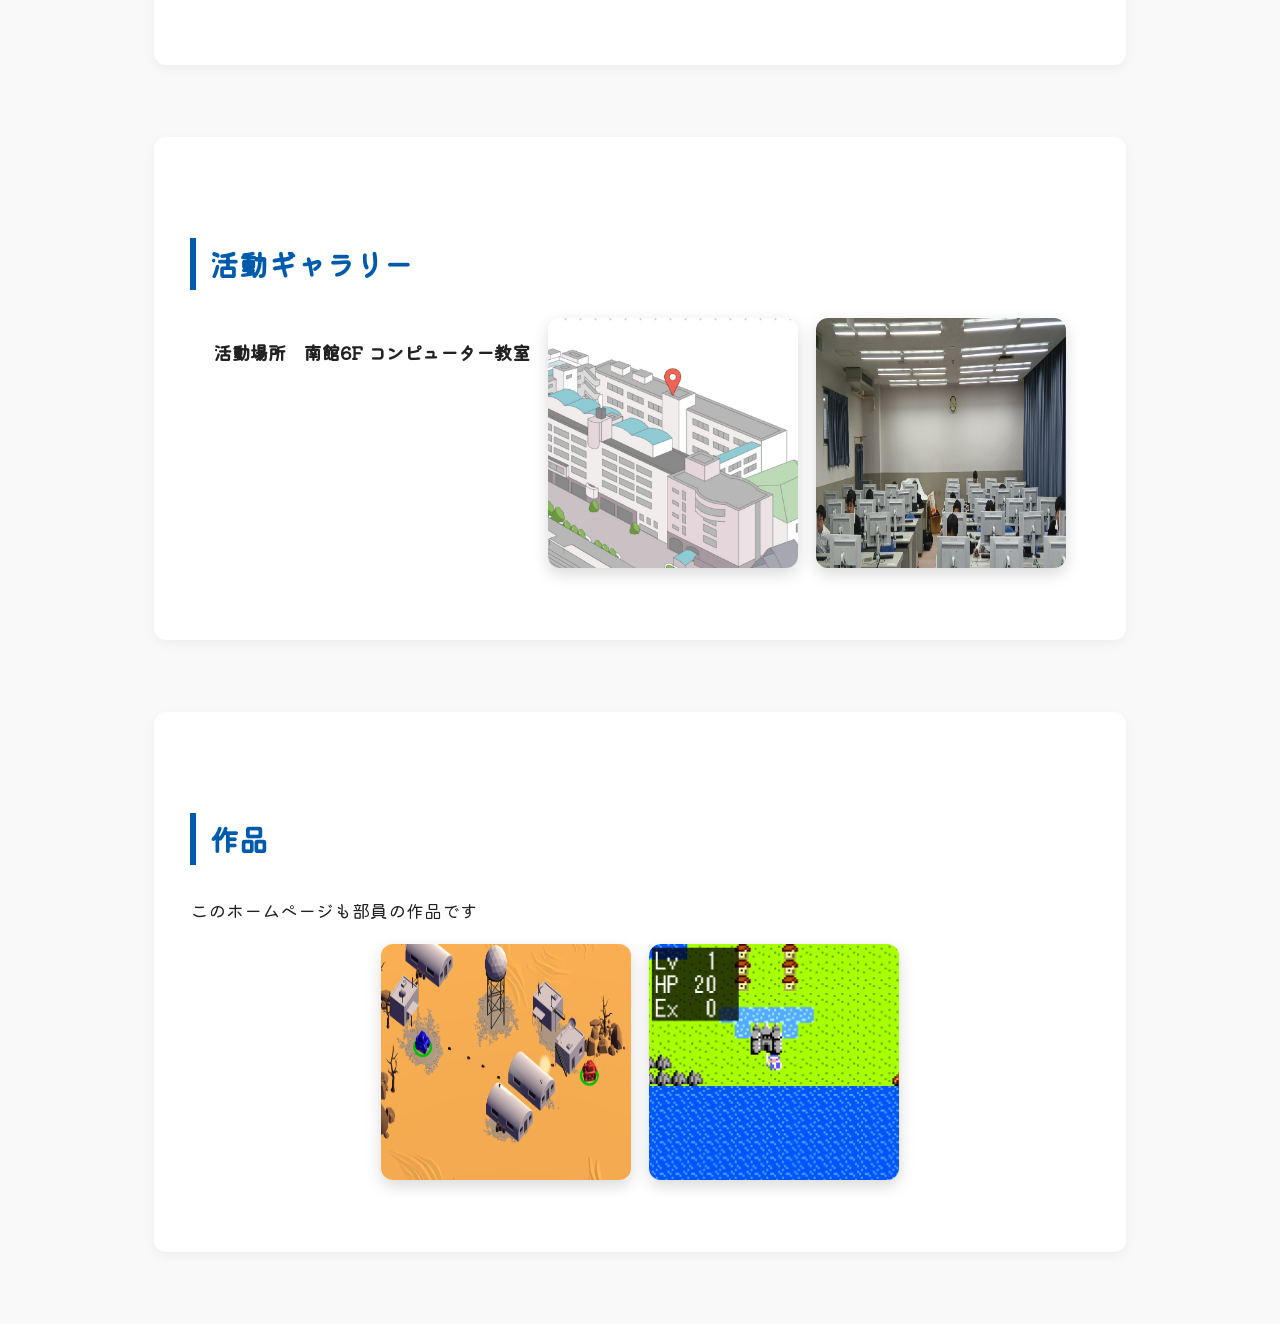
==== commit 1f8f0555: "Fix HTML encoding issues in index.html" ====
--- a/index.html
+++ b/index.html
@@ -61,7 +61,7 @@
 
   <section id="overview">
     <h6 class="section-title">クラブ概要</h6>
-    <p>2025年度</p>
+    <p>2026年度</p>
     <p>顧問：廣島先生　吉良先生　茶畑先生</p>
     <p>活動スケジュールは以下の通りです</p>
     <div class="club-schedule">
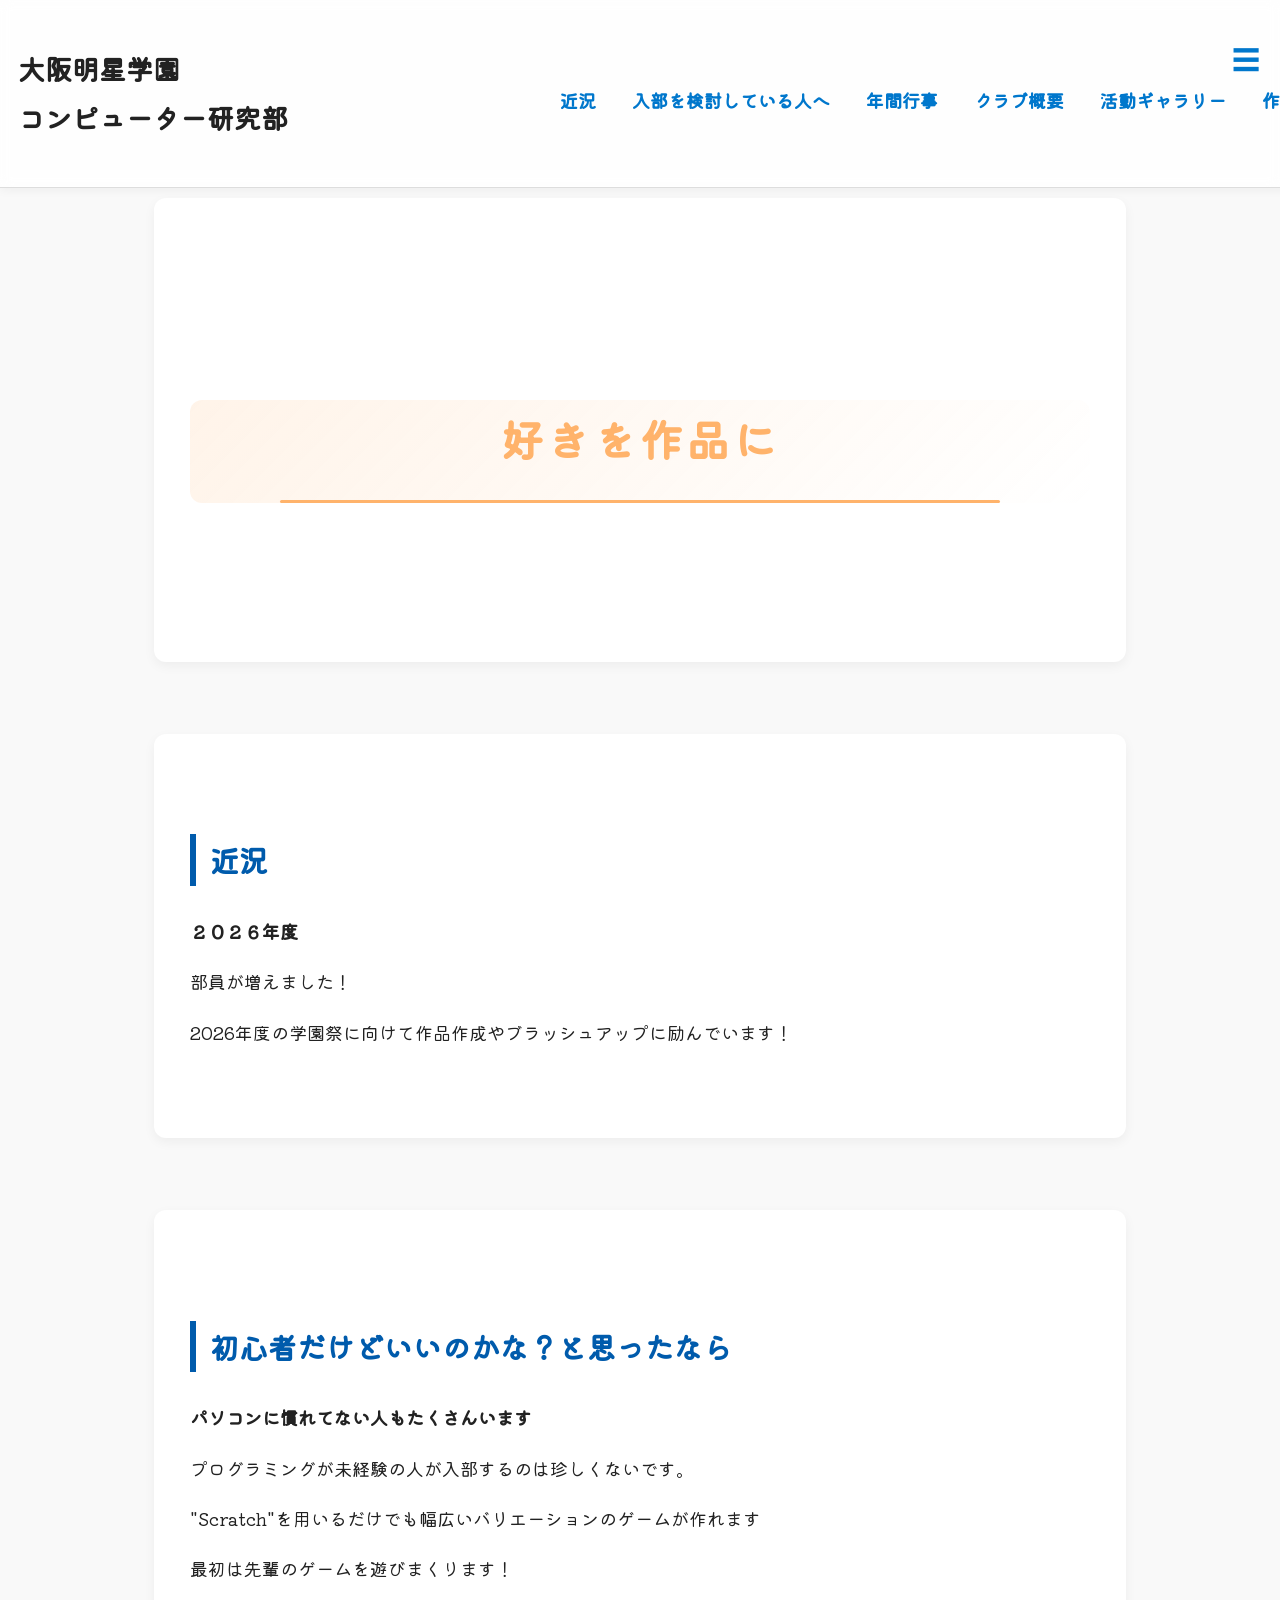
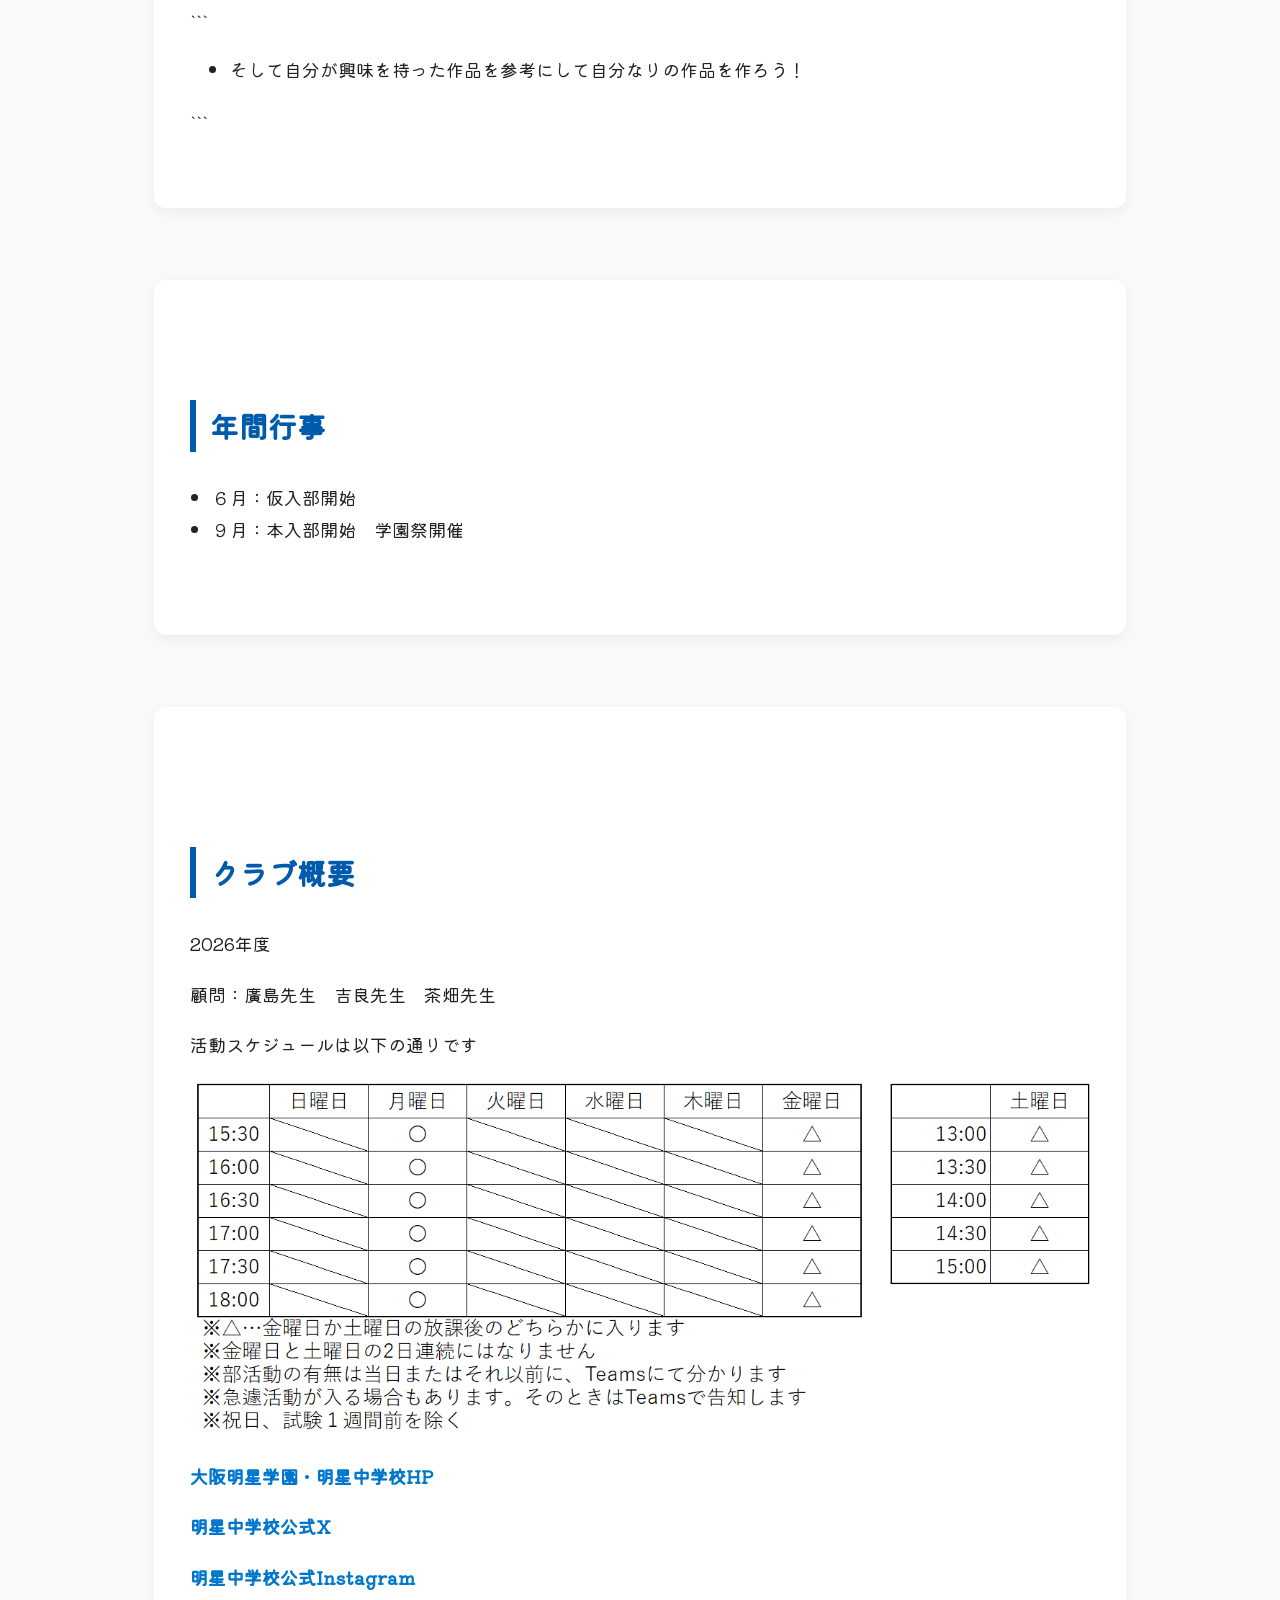
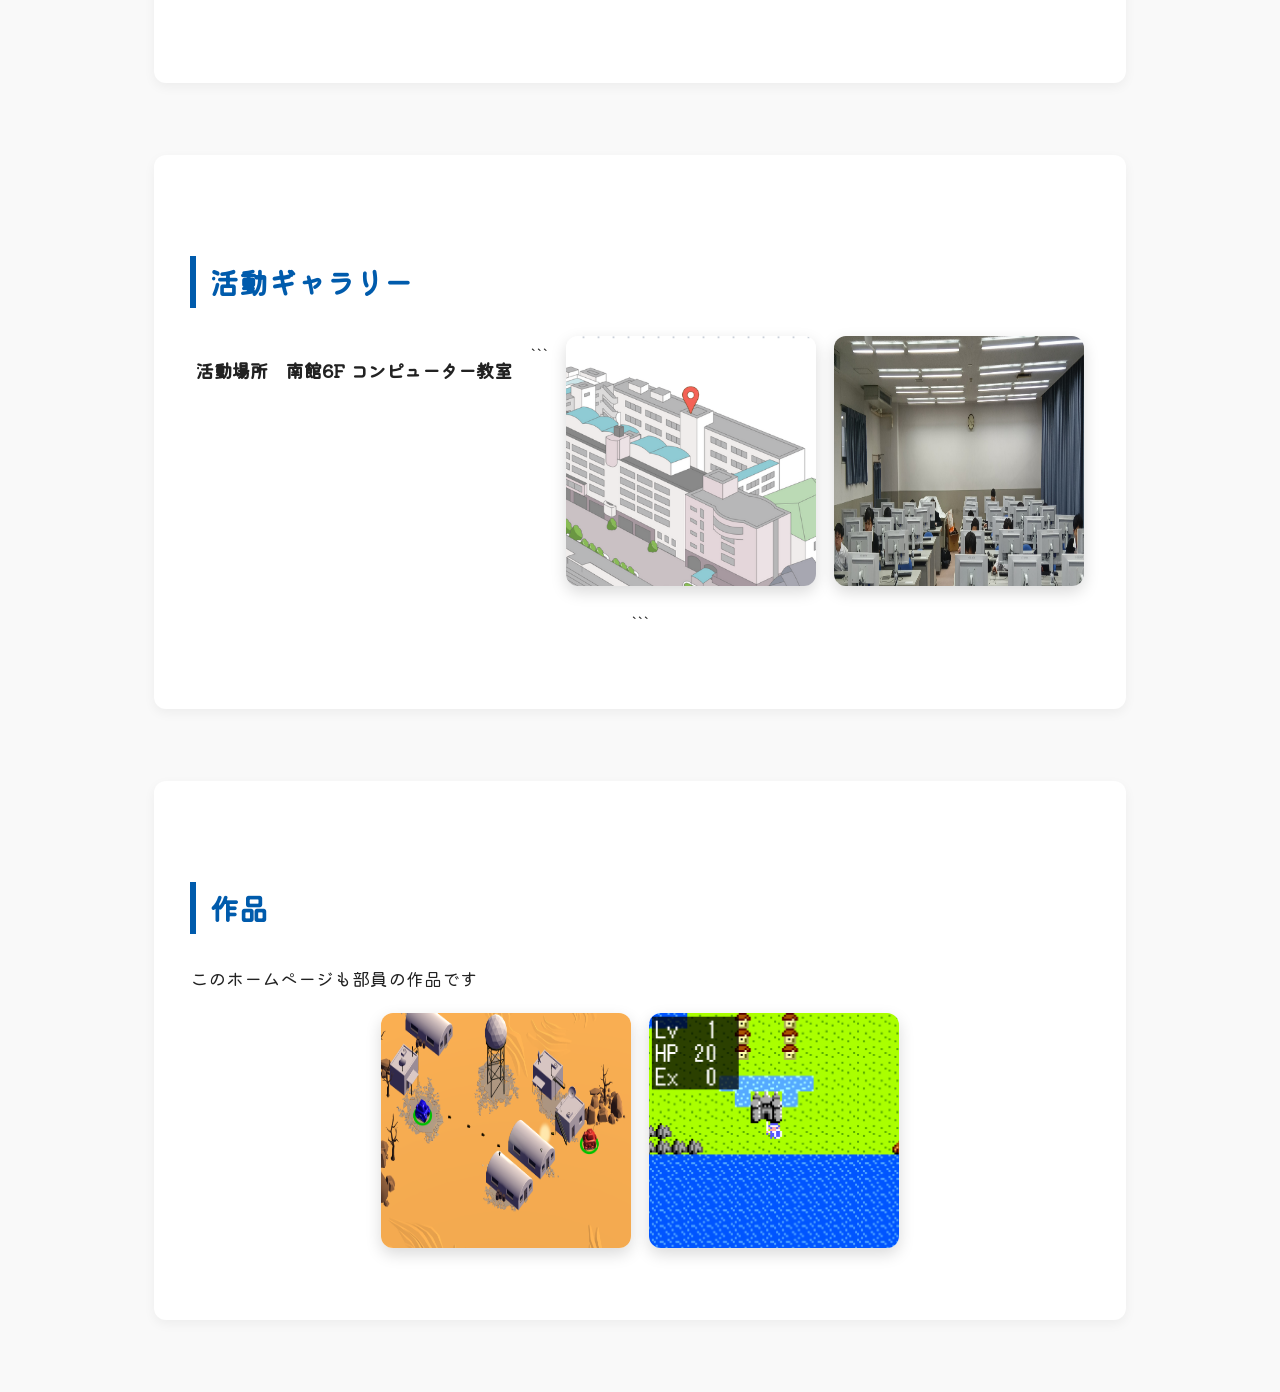
==== commit 4ba5a53c: "Refactor index.html for improved structure and accessibility" ====
--- a/index.html
+++ b/index.html
@@ -1,21 +1,30 @@
 <!DOCTYPE html>
+
 <html lang="ja">
 <head>
-  <meta charset="UTF-8" />
-  <meta name="viewport" content="width=device-width, initial-scale=1.0" />
+  <meta charset="UTF-8">
+  <meta name="viewport" content="width=device-width, initial-scale=1.0">
+
   <title>明星 コンピューター研究部｜公式サイト</title>
-  <link href="main.css" rel="stylesheet" />
-  <link href="https://fonts.googleapis.com/css2?family=Kiwi+Maru:wght@500&display=swap" rel="stylesheet" />
+
+  <link href="main.css" rel="stylesheet">
+  <link href="https://fonts.googleapis.com/css2?family=Kiwi+Maru:wght@500&display=swap" rel="stylesheet">
+
   <meta name="description" content="明星コンピューター研究部の活動紹介、作品展示、イベント情報をまとめた公式サイトです。">
 </head>
 
 <body>
+
 <header>
   <h1>
-    　大阪明星学園<br style="display:inline;" />
-    　コンピューター研究部
+    大阪明星学園<br>
+    コンピューター研究部
   </h1>
-  <button class="menu-toggle" aria-label="メニューを開く">☰</button>
+
+  <button class="menu-toggle" aria-label="メニューを開く" aria-expanded="false">
+    ☰
+  </button>
+
   <nav class="page-nav">
     <a href="#news">近況</a>
     <a href="#for-beginners">入部を検討している人へ</a>
@@ -26,97 +35,132 @@
   </nav>
 </header>
 
+<section id="catchphrase">
+  <h2 class="catchphrase">好きを作品に</h2>
+</section>
 
-  <section id="catchphrase">
-    <h2 class="catchphrase">好きを作品に</h2>
-  </section>
+<section id="news">
+  <h3 class="section-title">近況</h3>
 
-  <section id="news">
-    <h3 class="section-title">近況</h3>
-    <p><strong>２０２６年度</strong></p>
-    <p>部員が増えました！</p>
-    <p>2026年度の学園祭に向けて作品作成やブラッシュアップに励んでいます！</p>
-  </section>
+  <p><strong>２０２６年度</strong></p>
+  <p>部員が増えました！</p>
+  <p>2026年度の学園祭に向けて作品作成やブラッシュアップに励んでいます！</p>
+</section>
 
-  <section id="for-beginners">
-    <h4 class="section-title">初心者だけどいいのかな？と思ったなら</h4>
-    <p><strong>パソコンに慣れてない人もたくさんいます</strong></p>
-    <p>プログラミングが未経験の人が入部するのは珍しくないです。</p>
-    <p>"Scratch"を用いるだけでも幅広いバリエーションのゲームが作れます</p>
-    <div>
-      <p>最初は 先輩のゲームを遊びまくります！</p>
-      <ul>
-        <li>そして自分が興味を持った作品を参考にして自分ながらの作品を作ろう！</li>
-      </ul>
-    </div>
-  </section>
+<section id="for-beginners">
+  <h4 class="section-title">初心者だけどいいのかな？と思ったなら</h4>
 
-  <section id="events">
-    <h5 class="section-title">年間行事</h5>
-    <ul>
-      <li>６月：仮入部開始</li>
-      <li>９月：本入部開始　学園祭開催</li>
-    </ul>
-  </section>
+  <p><strong>パソコンに慣れてない人もたくさんいます</strong></p>
+  <p>プログラミングが未経験の人が入部するのは珍しくないです。</p>
+  <p>"Scratch"を用いるだけでも幅広いバリエーションのゲームが作れます</p>
 
-  <section id="overview">
-    <h6 class="section-title">クラブ概要</h6>
-    <p>2026年度</p>
-    <p>顧問：廣島先生　吉良先生　茶畑先生</p>
-    <p>活動スケジュールは以下の通りです</p>
-    <div class="club-schedule">
-    　<img src="club-schedule.png" alt="コンピューター研究部の活動時間割" />
- 　 </div>
-    <p><a href="https://www.meisei.ed.jp/" target="_blank">大阪明星学園・明星中学校HP</a></p>
-    <p><a href="https://twitter.com/meisei_shinshi" target="_blank">明星中学校公式X</a></p>
-    <p><a href="https://www.instagram.com/osaka_meisei_gakuen/" target="_blank">明星中学校公式Instagram</a></p>
-  </section>
+  <div>
+    <p>最初は先輩のゲームを遊びまくります！</p>
+
+```
+<ul>
+  <li>そして自分が興味を持った作品を参考にして自分なりの作品を作ろう！</li>
+</ul>
+```
+
+  </div>
+</section>
+
+<section id="events">
+  <h5 class="section-title">年間行事</h5>
+
+  <ul>
+    <li>６月：仮入部開始</li>
+    <li>９月：本入部開始　学園祭開催</li>
+  </ul>
+</section>
+
+<section id="overview">
+  <h6 class="section-title">クラブ概要</h6>
+
+  <p>2026年度</p>
+  <p>顧問：廣島先生　吉良先生　茶畑先生</p>
+  <p>活動スケジュールは以下の通りです</p>
+
+  <div class="club-schedule">
+    <img src="club-schedule.png" alt="コンピューター研究部の活動時間割">
+  </div>
+
+  <p>
+    <a href="https://www.meisei.ed.jp/" target="_blank" rel="noopener">
+      大阪明星学園・明星中学校HP
+    </a>
+  </p>
+
+  <p>
+    <a href="https://twitter.com/meisei_shinshi" target="_blank" rel="noopener">
+      明星中学校公式X
+    </a>
+  </p>
+
+  <p>
+    <a href="https://www.instagram.com/osaka_meisei_gakuen/" target="_blank" rel="noopener">
+      明星中学校公式Instagram
+    </a>
+  </p>
+</section>
 
 <section id="gallery">
   <p class="section-title">活動ギャラリー</p>
+
   <div class="gallery">
     <p><strong>活動場所</strong></p>
     <p><strong>南館6F コンピューター教室</strong></p>
-    <img src="clubroom_map_v2.png" alt="S605 コンピューター教室の場所" />
-    <img src="activity_picture_2026_03_06.png" alt="活動の様子" />
+
+```
+<img src="clubroom_map_v2.png" alt="S605 コンピューター教室の場所">
+<img src="activity_picture_2026_03_06.png" alt="活動の様子">
+```
+
   </div>
 </section>
 
 <section id="works">
   <p class="section-title">作品</p>
+
   <p>このホームページも部員の作品です</p>
+
   <div class="gallery">
     <img src="photo_of_playing.png" alt="部員が制作した作品の例">
     <img src="photo_of_playing_2.png" alt="部員が制作した作品の例 2">
   </div>
 </section>
 
-
- <script>
+<script>
   const toggleButton = document.querySelector('.menu-toggle');
   const nav = document.querySelector('.page-nav');
   const navLinks = document.querySelectorAll('.page-nav a');
 
+  // ハンバーガーボタン
   toggleButton.addEventListener('click', () => {
-    nav.classList.toggle('show');
+    const isOpen = nav.classList.toggle('show');
+
+    toggleButton.setAttribute('aria-expanded', isOpen);
   });
 
-  // ページ内リンクをクリックしたらメニューを閉じる
+  // メニュー項目をクリックしたらメニューを閉じる
   navLinks.forEach(link => {
     link.addEventListener('click', () => {
       nav.classList.remove('show');
+      toggleButton.setAttribute('aria-expanded', 'false');
     });
   });
 
-   window.addEventListener("scroll", () => {
-  const header = document.querySelector("header");
-  if (window.scrollY > 50) {
-    header.classList.add("scrolled");
-  } else {
-    header.classList.remove("scrolled");
-  }
-});
+  // スクロール時のヘッダー
+  window.addEventListener('scroll', () => {
+    const header = document.querySelector('header');
 
+    if (window.scrollY > 50) {
+      header.classList.add('scrolled');
+    } else {
+      header.classList.remove('scrolled');
+    }
+  });
 </script>
 
 </body>
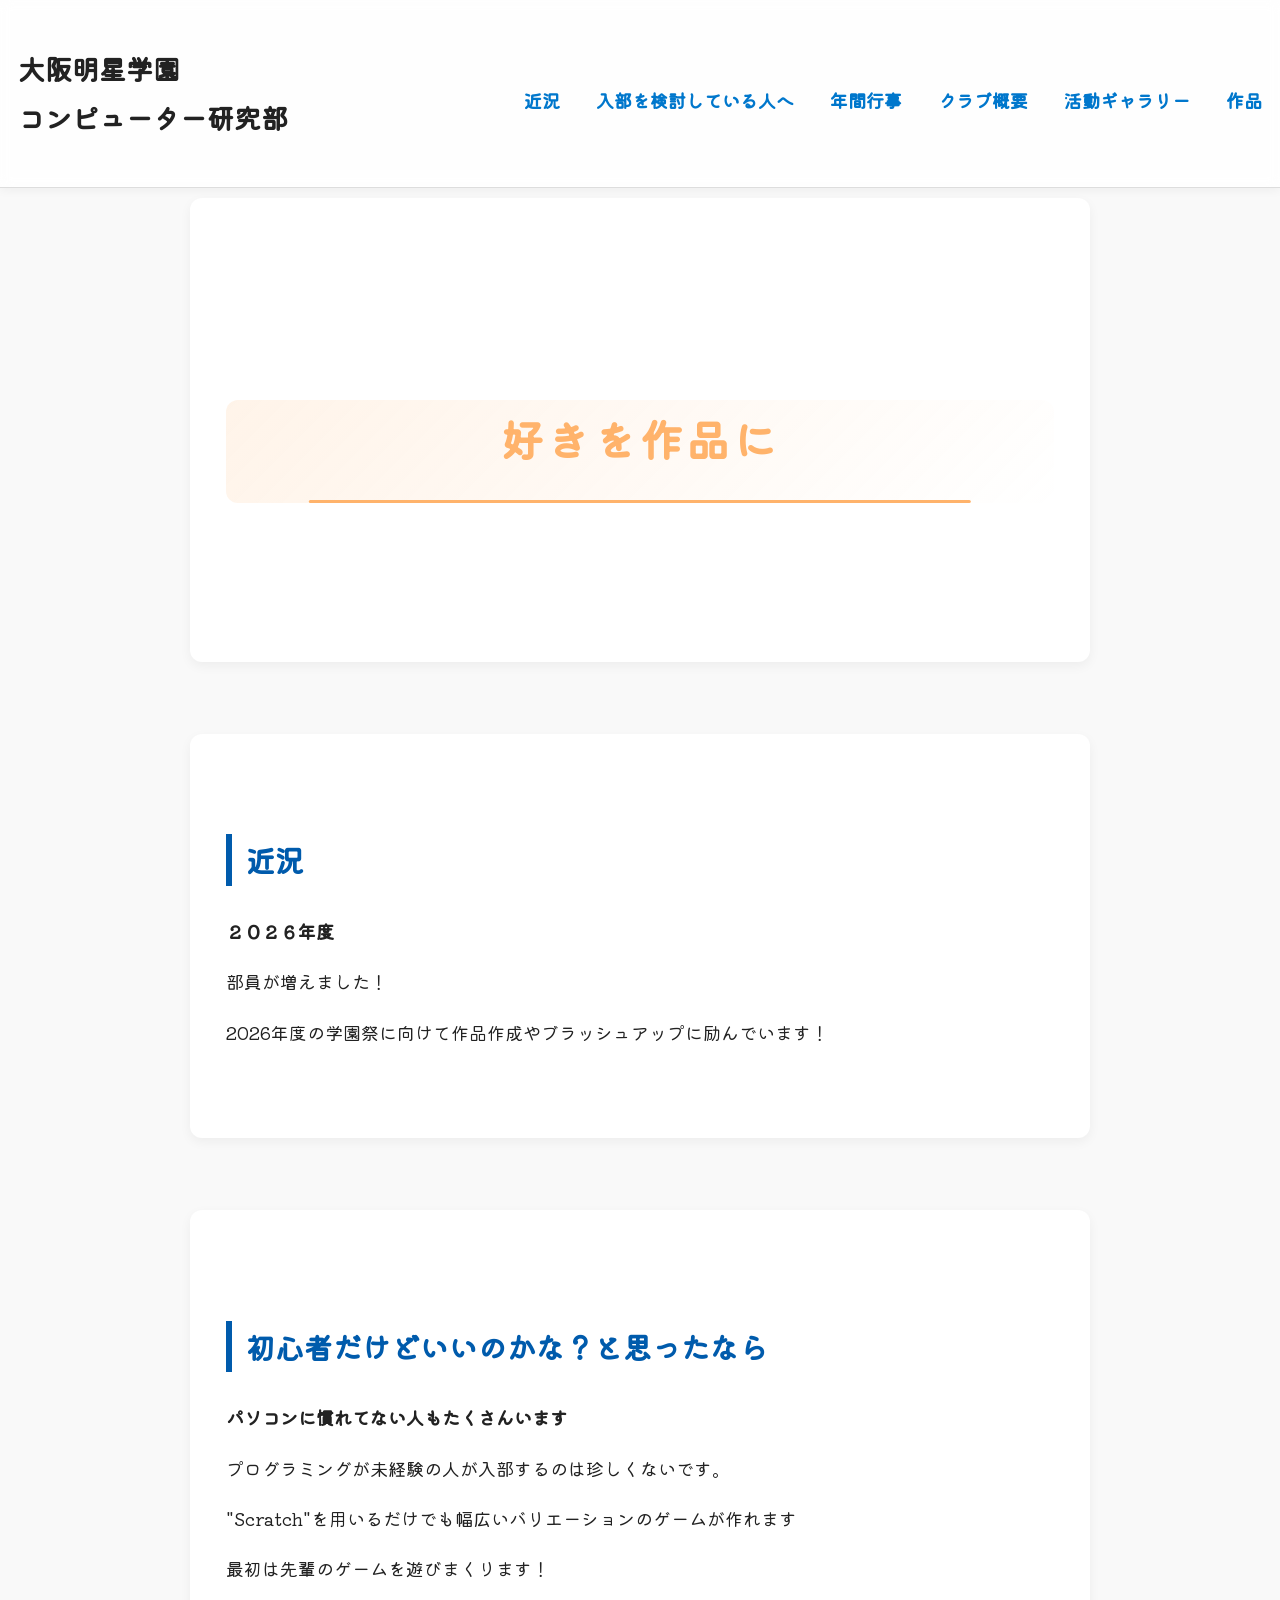
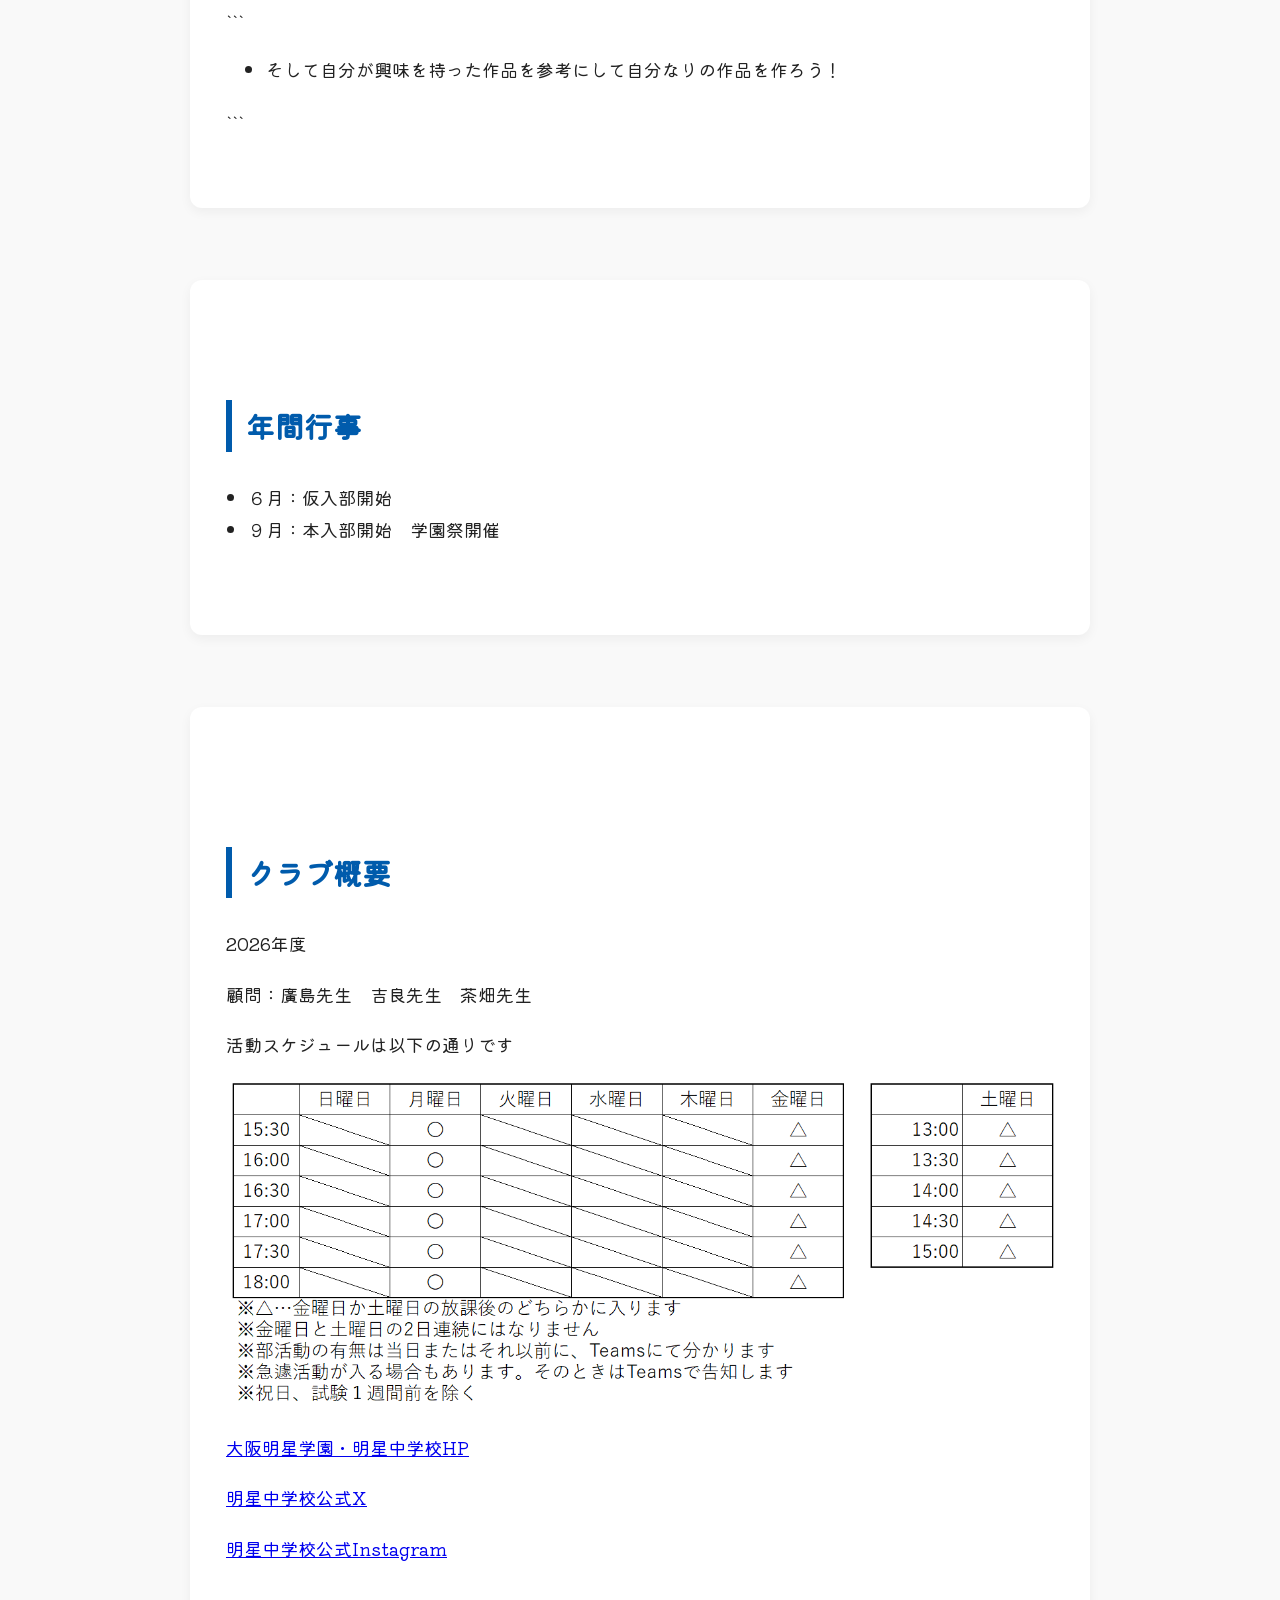
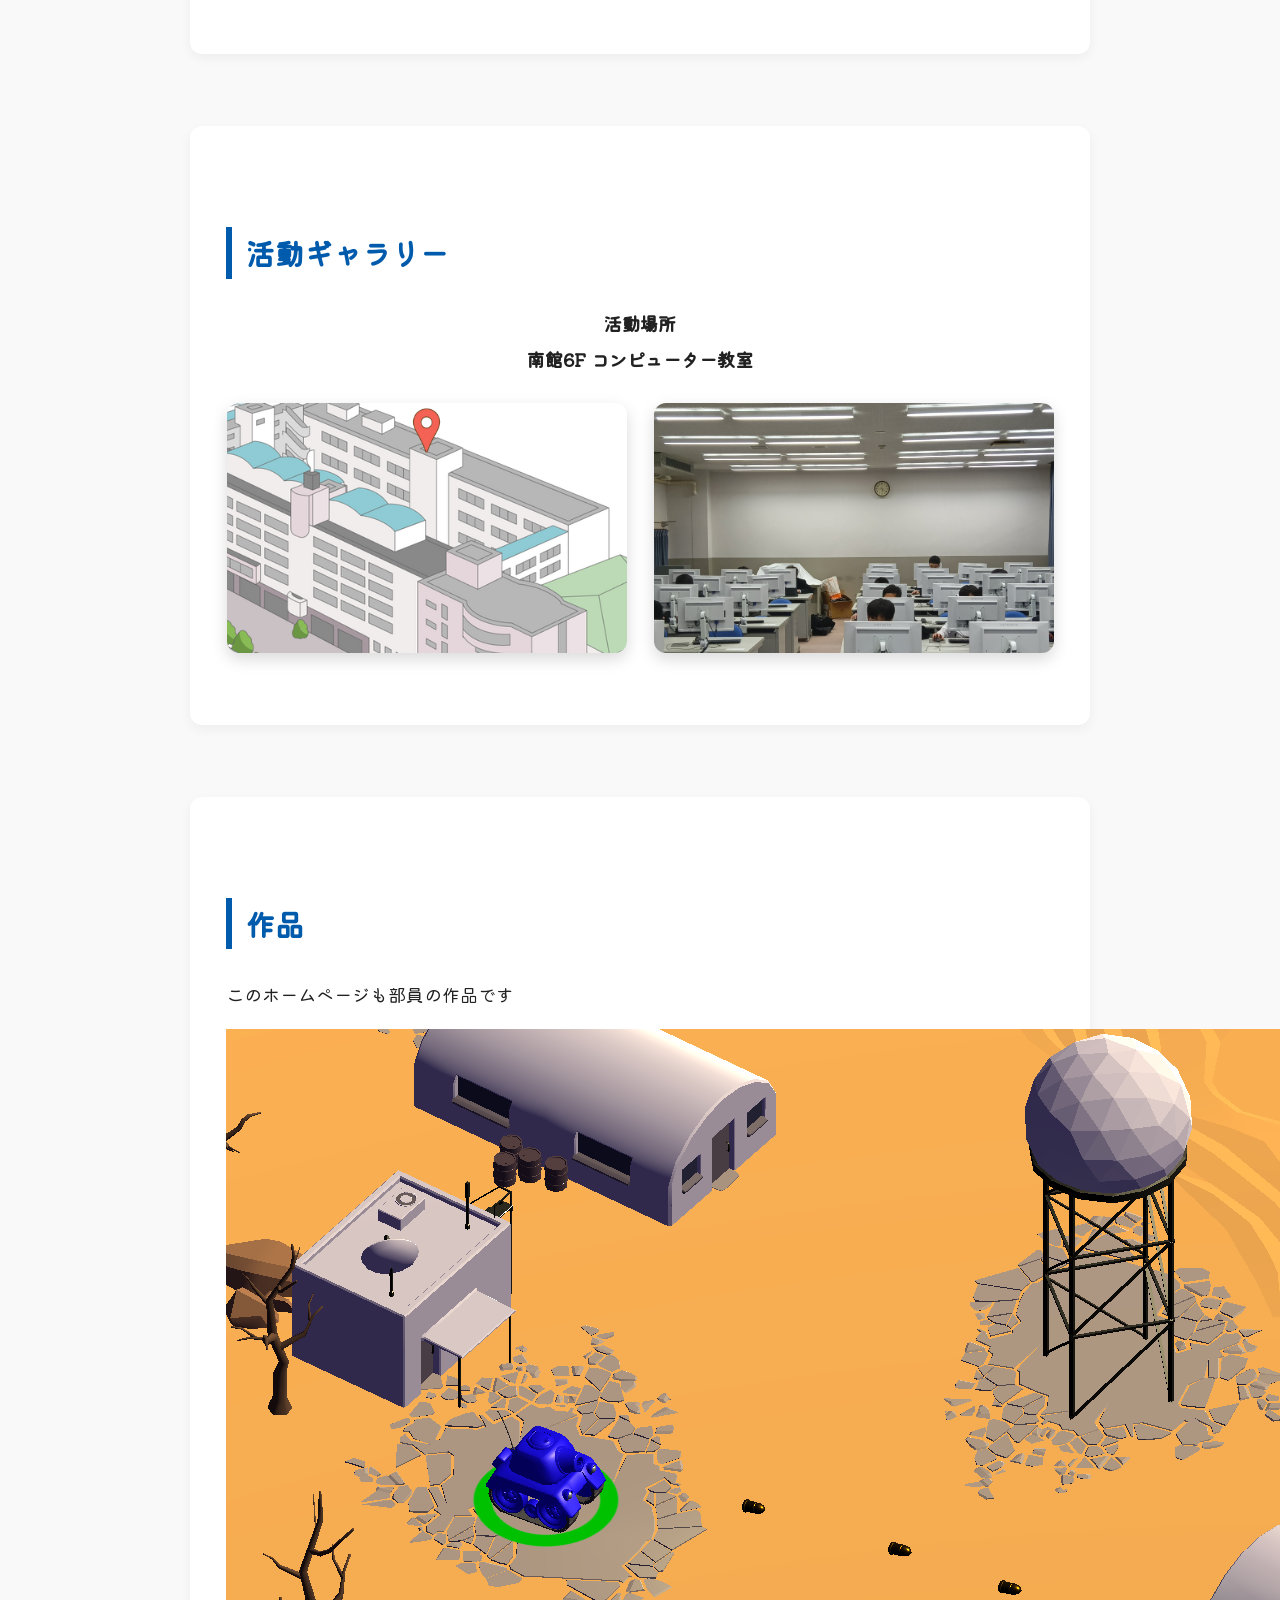
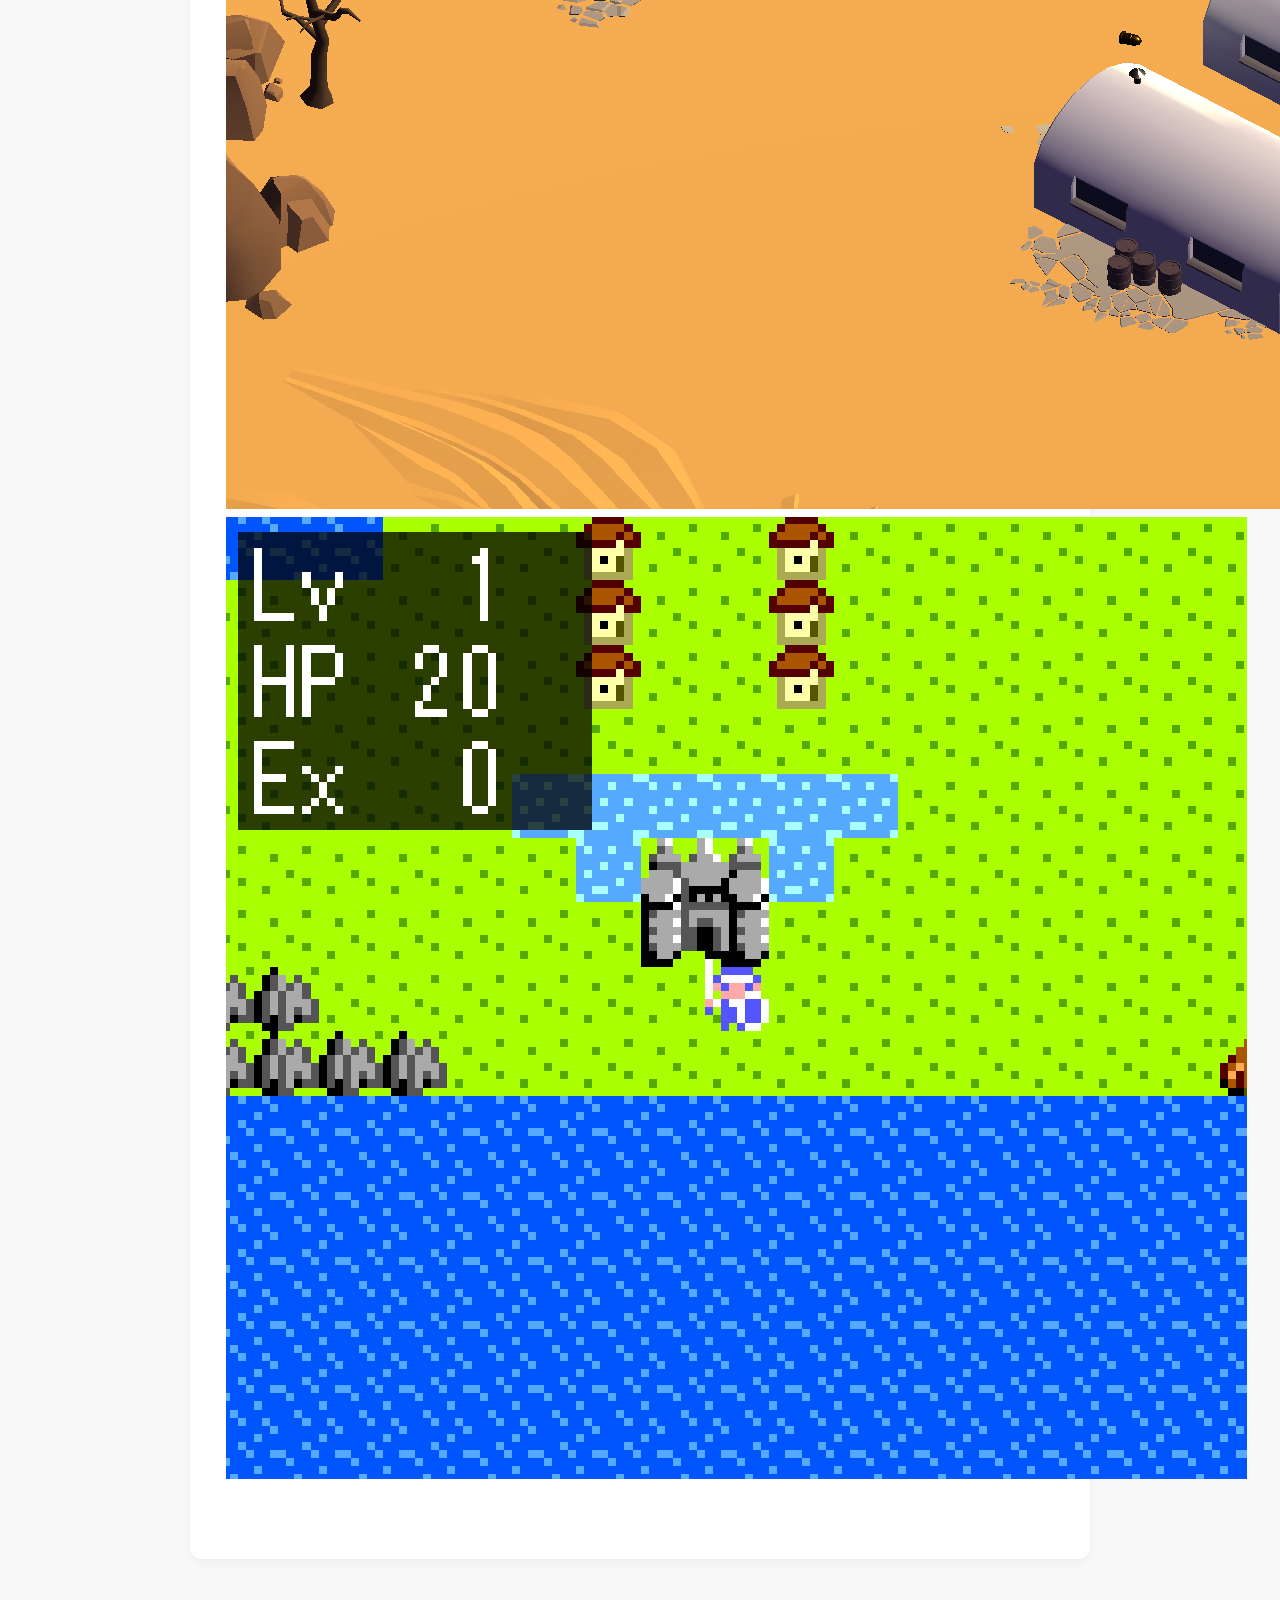
==== commit 2224b3a2: "Fix HTML encoding issues in index.html" ====
--- a/index.html
+++ b/index.html
@@ -109,17 +109,18 @@
   <p class="section-title">活動ギャラリー</p>
 
   <div class="gallery">
-    <p><strong>活動場所</strong></p>
-    <p><strong>南館6F コンピューター教室</strong></p>
+    <div class="gallery-text">
+      <p><strong>活動場所</strong></p>
+      <p><strong>南館6F コンピューター教室</strong></p>
+    </div>
 
-```
-<img src="clubroom_map_v2.png" alt="S605 コンピューター教室の場所">
-<img src="activity_picture_2026_03_06.png" alt="活動の様子">
-```
-
+    <div class="gallery-images">
+      <img src="clubroom_map_v2.png" alt="S605 コンピューター教室の場所">
+      <img src="activity_picture_2026_03_06.png" alt="活動の様子">
+    </div>
   </div>
 </section>
-
+  
 <section id="works">
   <p class="section-title">作品</p>
 
--- a/main.css
+++ b/main.css
@@ -1,318 +1,460 @@
 @charset "utf-8";
 
-/* ベーススタイル */
+/* ============================
+基本
+============================ */
+
+html {
+scroll-behavior: smooth;
+}
+
 body {
-  background-color: #f9f9f9;
-  font-family: 'Kiwi Maru', serif;
-  font-size: 18px;
-  line-height: 1.8;
-  color: #222;
-  margin: 0;
-  padding: 0;
-}
-
-/* ヘッダー */
+background-color: #f9f9f9;
+font-family: 'Kiwi Maru', serif;
+font-size: 18px;
+line-height: 1.8;
+color: #222;
+margin: 0;
+padding: 0;
+}
+
+/* ============================
+ヘッダー
+============================ */
+
 header {
+display: flex;
+justify-content: space-between;
+align-items: center;
+flex-wrap: wrap;
+
+position: fixed;
+top: 0;
+left: 0;
+
+width: 100%;
+box-sizing: border-box;
+
+padding: 2.5em 1em;
+
+background: rgba(255, 255, 255, 0.85);
+backdrop-filter: blur(6px);
+
+border-bottom: 1px solid #ddd;
+box-shadow: 0 2px 10px rgba(0, 0, 0, 0.05);
+
+z-index: 1000;
+
+transition:
+padding 0.35s ease,
+background 0.35s ease,
+box-shadow 0.35s ease;
+}
+
+header.scrolled {
+background: rgba(255, 255, 255, 0.75);
+padding: 1.2em 1em;
+box-shadow: 0 2px 12px rgba(0, 0, 0, 0.08);
+}
+
+header h1 {
+font-size: 1.5em;
+margin: 0;
+flex: 1;
+text-align: left;
+}
+
+/* ============================
+ハンバーガーボタン
+============================ */
+
+.menu-toggle {
+display: block;
+
+position: fixed;
+top: 1em;
+right: 1em;
+
+background: none;
+border: none;
+
+font-size: 28px;
+cursor: pointer;
+
+padding: 0.5em 1em;
+
+color: #0077cc;
+
+z-index: 1002;
+}
+
+/* ============================
+ナビゲーション
+============================ */
+
+.page-nav {
+display: flex;
+flex-wrap: wrap;
+
+justify-content: center;
+gap: 2em;
+
+margin-top: 1em;
+}
+
+.page-nav a {
+position: relative;
+
+color: #0077cc;
+text-decoration: none;
+font-weight: bold;
+
+padding-bottom: 4px;
+}
+
+.page-nav a:hover {
+text-decoration: none;
+}
+
+.page-nav a::after {
+content: "";
+
+position: absolute;
+left: 0;
+bottom: 0;
+
+width: 0;
+height: 2px;
+
+background-color: #005bac;
+
+transition: width 0.3s ease;
+}
+
+.page-nav a:hover::after {
+width: 100%;
+}
+
+/* ============================
+キャッチコピー
+============================ */
+
+.catchphrase {
+font-size: 2.4em;
+text-align: center;
+
+margin: 3em 0 2em;
+
+color: #ffb36b;
+
+letter-spacing: 0.08em;
+
+position: relative;
+padding-bottom: 0.6em;
+
+background: linear-gradient(
+135deg,
+rgba(255, 179, 107, 0.15),
+rgba(255, 255, 255, 0)
+);
+
+border-radius: 12px;
+
+opacity: 0;
+
+transform: translateY(20px);
+
+animation: catchFade 1.4s ease-out forwards;
+}
+
+.catchphrase::after {
+content: "";
+
+position: absolute;
+
+bottom: 0;
+left: 50%;
+
+width: 80%;
+height: 3px;
+
+background-color: #ffb36b;
+
+transform: translateX(-50%);
+
+border-radius: 2px;
+}
+
+/* ============================
+セクション
+============================ */
+
+section {
+background-color: #ffffff;
+
+border-radius: 12px;
+
+box-shadow: 0 4px 12px rgba(0, 0, 0, 0.05);
+
+padding: 4em 2em;
+
+margin: 4em auto;
+
+max-width: 900px;
+
+box-sizing: border-box;
+
+scroll-margin-top: 130px;
+}
+
+/* ============================
+セクションタイトル
+============================ */
+
+.section-title {
+font-size: 1.6em;
+
+font-weight: 600;
+
+border-left: 6px solid #005bac;
+
+padding-left: 0.5em;
+
+margin-bottom: 1em;
+
+color: #005bac;
+}
+
+/* ============================
+年間行事
+============================ */
+
+#events ul {
+padding-left: 1.2em;
+
+overflow-wrap: break-word;
+word-break: break-word;
+}
+
+/* ============================
+   活動ギャラリー
+   ============================ */
+
+.gallery {
+  display: block;
+}
+
+/* 活動場所の文字 */
+.gallery-text {
+  text-align: center;
+  margin-bottom: 1.5em;
+}
+
+.gallery-text p {
+  margin: 0.2em 0;
+}
+
+/* 写真2枚 */
+.gallery-images {
   display: flex;
-  justify-content: space-between;
+  justify-content: center;
   align-items: center;
-  flex-wrap: wrap;
-  padding: 4em 1em 1em;
-  background-color: #ffffff;
-  border-bottom: 1px solid #ddd;
-  position: relative;
-  background: rgba(255,255,255,0.8);
-  backdrop-filter: blur(6px);
-  box-shadow: 0 2px 10px rgba(0,0,0,0.05);
-}
-
-header h1 {
-  font-size: 1.5em;
-  margin: 0;
-  flex: 1;
-  text-align: left;
-}
-
-/* キャッチコピー（薄いオレンジ） */
-.catchphrase {
-  font-size: 2.2em;
-  text-align: center;
-  margin: 2em 0 1em;
-  color: #ffb36b;
-  opacity: 0;
-  animation: fadeIn 1.5s ease-out forwards;
-  animation-delay: 0.3s;
-}
-
-/* セクション共通 */
+  gap: 1.5em;
+}
+
+/* 写真 */
+.gallery-images img {
+  width: calc(50% - 0.75em);
+  max-width: 400px;
+  height: 250px;
+
+  object-fit: cover;
+
+  border-radius: 12px;
+
+  box-shadow: 0 6px 16px rgba(0, 0, 0, 0.15);
+
+  transition:
+    transform 0.2s ease,
+    box-shadow 0.2s ease;
+}
+
+.gallery-images img:hover {
+  transform: translateY(-4px);
+
+  box-shadow: 0 10px 24px rgba(0, 0, 0, 0.2);
+}
+/* ============================
+活動スケジュール
+============================ */
+
+.club-schedule img {
+max-width: 100%;
+
+height: auto;
+
+display: block;
+}
+
+/* ============================
+PC
+============================ */
+
+@media screen and (min-width: 769px) {
+
+body {
+padding-top: 7em;
+}
+
+.menu-toggle {
+display: none;
+}
+
+.page-nav {
+display: flex;
+position: static;
+}
+}
+
+/* ============================
+スマートフォン
+============================ */
+
+@media screen and (max-width: 768px) {
+
+body {
+font-size: 16px;
+
+```
+/* 固定ヘッダーの分 */
+padding-top: 7em;
+
+padding-left: 1em;
+padding-right: 1em;
+```
+
+}
+
+/* スマホでもヘッダーを固定 */
+
+header {
+flex-direction: column;
+align-items: flex-start;
+
+```
+padding: 1.5em 1em;
+```
+
+}
+
+/* メニュー */
+
+.page-nav {
+display: none;
+
+```
+flex-direction: column;
+
+align-items: center;
+
+position: fixed;
+
+top: 0;
+left: 0;
+
+width: 100%;
+height: 100vh;
+
+max-height: 100vh;
+
+box-sizing: border-box;
+
+overflow-y: auto;
+
+padding: 5em 1em 2em;
+
+margin: 0;
+
+background: rgba(255, 255, 255, 0.95);
+
+backdrop-filter: blur(6px);
+
+gap: 0.8em;
+
+z-index: 1001;
+```
+
+}
+
+/* メニューを開いた状態 */
+
+.page-nav.show {
+display: flex;
+}
+
+/* メニュー項目 */
+
+.page-nav a {
+display: block;
+
+```
+width: 100%;
+max-width: 500px;
+
+box-sizing: border-box;
+
+padding: 0.6em 1em;
+
+text-align: center;
+
+z-index: 1002;
+```
+
+}
+
+/* セクション */
+
 section {
-  background-color: #ffffff;
-  border-radius: 12px;
-  box-shadow: 0 4px 12px rgba(0, 0, 0, 0.05);
-  padding: 4em 2em;
-  margin: 4em auto;
-  max-width: 900px;
-}
-
-/* セクションタイトル（大きく） */
-.section-title,
-#news h3,
-#for-beginners h4,
-#events h5,
-#overview h6 {
-  font-size: 1.6em;
-  font-size: 1.8em;
-  font-weight: 600;
-  border-left: 6px solid #005bac;
-  padding-left: 0.5em;
-  margin-bottom: 1em;
-  color: #005bac;
-}
-
-/* 年間行事のリストがはみ出ないように */
-#events ul {
-  padding-left: 1.2em;
-  overflow-wrap: break-word;
-}
-
-/* ギャラリー */
-.gallery {
-  display: flex;
-  flex-wrap: wrap;
-  gap: 1em;
-  justify-content: center;
-}
+padding: 2em 1em;
+
+```
+margin: 2em 0;
+
+scroll-margin-top: 100px;
+```
+
+}
+
+/* 画像 */
 
 .gallery img {
-  width: 100%;
-  max-width: 250px;
-  height: auto;
-  border-radius: 12px;
-  box-shadow: 0 6px 16px rgba(0, 0, 0, 0.15);
-  transition: transform 0.2s ease, box-shadow 0.2s ease;
-}
-
-.gallery img:hover {
-  transform: translateY(-4px);
-  box-shadow: 0 10px 24px rgba(0,0,0,0.2);
-}
-
-/* リンク */
-a {
-  color: #0077cc;
-  text-decoration: none;
-  font-weight: bold;
-}
-
-a:hover {
-  text-decoration: underline;
-}
-
-/* ハンバーガーメニュー */
-.menu-toggle {
-  display: block;
-  background: none;
-  border: none;
-  font-size: 28px;
-  cursor: pointer;
-  padding: 0.5em 1em;
-  color: #0077cc;
-  position: fixed;
-  top: 1em;
-  right: 1em;
-  z-index: 1001;
-}
-
-/* ナビゲーション */
-.page-nav {
-  display: flex;
-  flex-wrap: wrap;
-  justify-content: center;
-  gap: 1em;
-  margin-top: 1em;
-}
-
-/* スマホ対応 */
-@media screen and (max-width: 768px) {
-  body {
-    font-size: 16px;
-    padding: 1em;
+max-width: 90%;
+}
+   .gallery-images {
+    flex-direction: column;
   }
 
-  header {
-    flex-direction: column;
-    align-items: flex-start;
+  .gallery-images img {
+    width: 100%;
+    max-width: 400px;
+    height: auto;
   }
-
-  section {
-    padding: 2em 1em;
-    margin: 2em 0;
-  }
-
-  .gallery img {
-    max-width: 90%;
-  }
-
-  .page-nav {
-    display: none;
-    flex-direction: column;
-    align-items: center;
-    background-color: #ffffff;
-    position: fixed;
-    top: 0;
-    left: 0;
-    width: 100%;
-    padding: 4em 0 1em;
-    z-index: 1000;
-  }
-
-  .page-nav.show {
-    display: flex;
-  }
-}
-
-/* PC表示 */
-@media screen and (min-width: 769px) {
-  header {
-    position: fixed;
-    top: 0;
-    left: 0;
-    width: 100%;
-    z-index: 1000;
-    padding: 1.5em 1em;
-  }
-
-  body {
-    padding-top: 7em;
-  }
-
-  .page-nav {
-    display: flex !important;
-    position: static;
-  }
-}
-
-/* フェードイン */
-@keyframes fadeIn {
-  from { opacity: 0; transform: translateY(20px); }
-  to { opacity: 1; transform: translateY(0); }
-}
-/* ============================
-   追加・修正スタイル（必ず一番下に書く）
-   ============================ */
-
-/* 「好きを作品に」を薄いオレンジに */
-.catchphrase {
-  color: #ffb36b !important;
-}
-
-/* セクションタイトルを大きく＆色を固定 */
-.section-title {
-  font-size: 1.6em !important;
-  color: #005bac !important;
-}
-
-/* 年間行事のリストがはみ出ないように */
-#events ul {
-  padding-left: 1.2em !important;
-  overflow-wrap: break-word !important;
-  word-break: break-word !important;
-}
-
-/* 活動スケジュール画像がはみ出さないように */
-.club-schedule img {
-  max-width: 100% !important;
-  height: auto !important;
-  display: block !important;
-}
-
-header {
-  background: rgba(255,255,255,0.85);
-  backdrop-filter: blur(6px);
-  padding: 2.5em 1em;
-  transition: 
-    padding 0.35s ease,
-    background 0.35s ease,
-    box-shadow 0.35s ease;
-}
-
-header.scrolled {
-  background: rgba(255,255,255,0.55); /* ← 透明度だけ下げる */
-  padding: 1.2em 1em; /* ← 少しだけ縮む */
-  box-shadow: 0 2px 12px rgba(0,0,0,0.08);
-}
-
-
-.page-nav a {
-  position: relative;
-  padding-bottom: 4px;
-}
-
-.page-nav a::after {
-  content: "";
-  position: absolute;
-  left: 0;
-  bottom: 0;
-  width: 0%;
-  height: 2px;
-  background-color: #005bac;
-  transition: width 0.3s ease;
-}
-
-.page-nav a:hover::after {
-  width: 100%;
-}
-
-.page-nav {
-  justify-content: center;
-  gap: 2em;
-}
-
-/* キャッチコピーの強化（全部盛り） */
-.catchphrase {
-  font-size: 2.4em;
-  text-align: center;
-  margin: 3em 0 2em;
-  color: #ffb36b;
-  letter-spacing: 0.08em; /* 文字間隔を広げる */
-  position: relative;
-  padding-bottom: 0.6em;
-
-  /* 背景の薄いグラデーション */
-  background: linear-gradient(
-    135deg,
-    rgba(255, 179, 107, 0.15),
-    rgba(255, 255, 255, 0)
-  );
-  border-radius: 12px;
-
-  /* フェードイン強化 */
-  opacity: 0;
-  transform: translateY(20px);
-  animation: catchFade 1.4s ease-out forwards;
-}
-
-/* 下に細いライン */
-.catchphrase::after {
-  content: "";
-  position: absolute;
-  bottom: 0;
-  left: 50%;
-  width: 80%;
-  height: 3px;
-  background-color: #ffb36b;
-  transform: translateX(-50%);
-  border-radius: 2px;
-}
-
-/* フェードインアニメーション */
+}
+
+/* ============================
+フェードイン
+============================ */
+
 @keyframes catchFade {
-  0% {
-    opacity: 0;
-    transform: translateY(20px);
-  }
-  100% {
-    opacity: 1;
-    transform: translateY(0);
-  }
-}
+
+0% {
+opacity: 0;
+transform: translateY(20px);
+}
+
+100% {
+opacity: 1;
+transform: translateY(0);
+}
+
+}
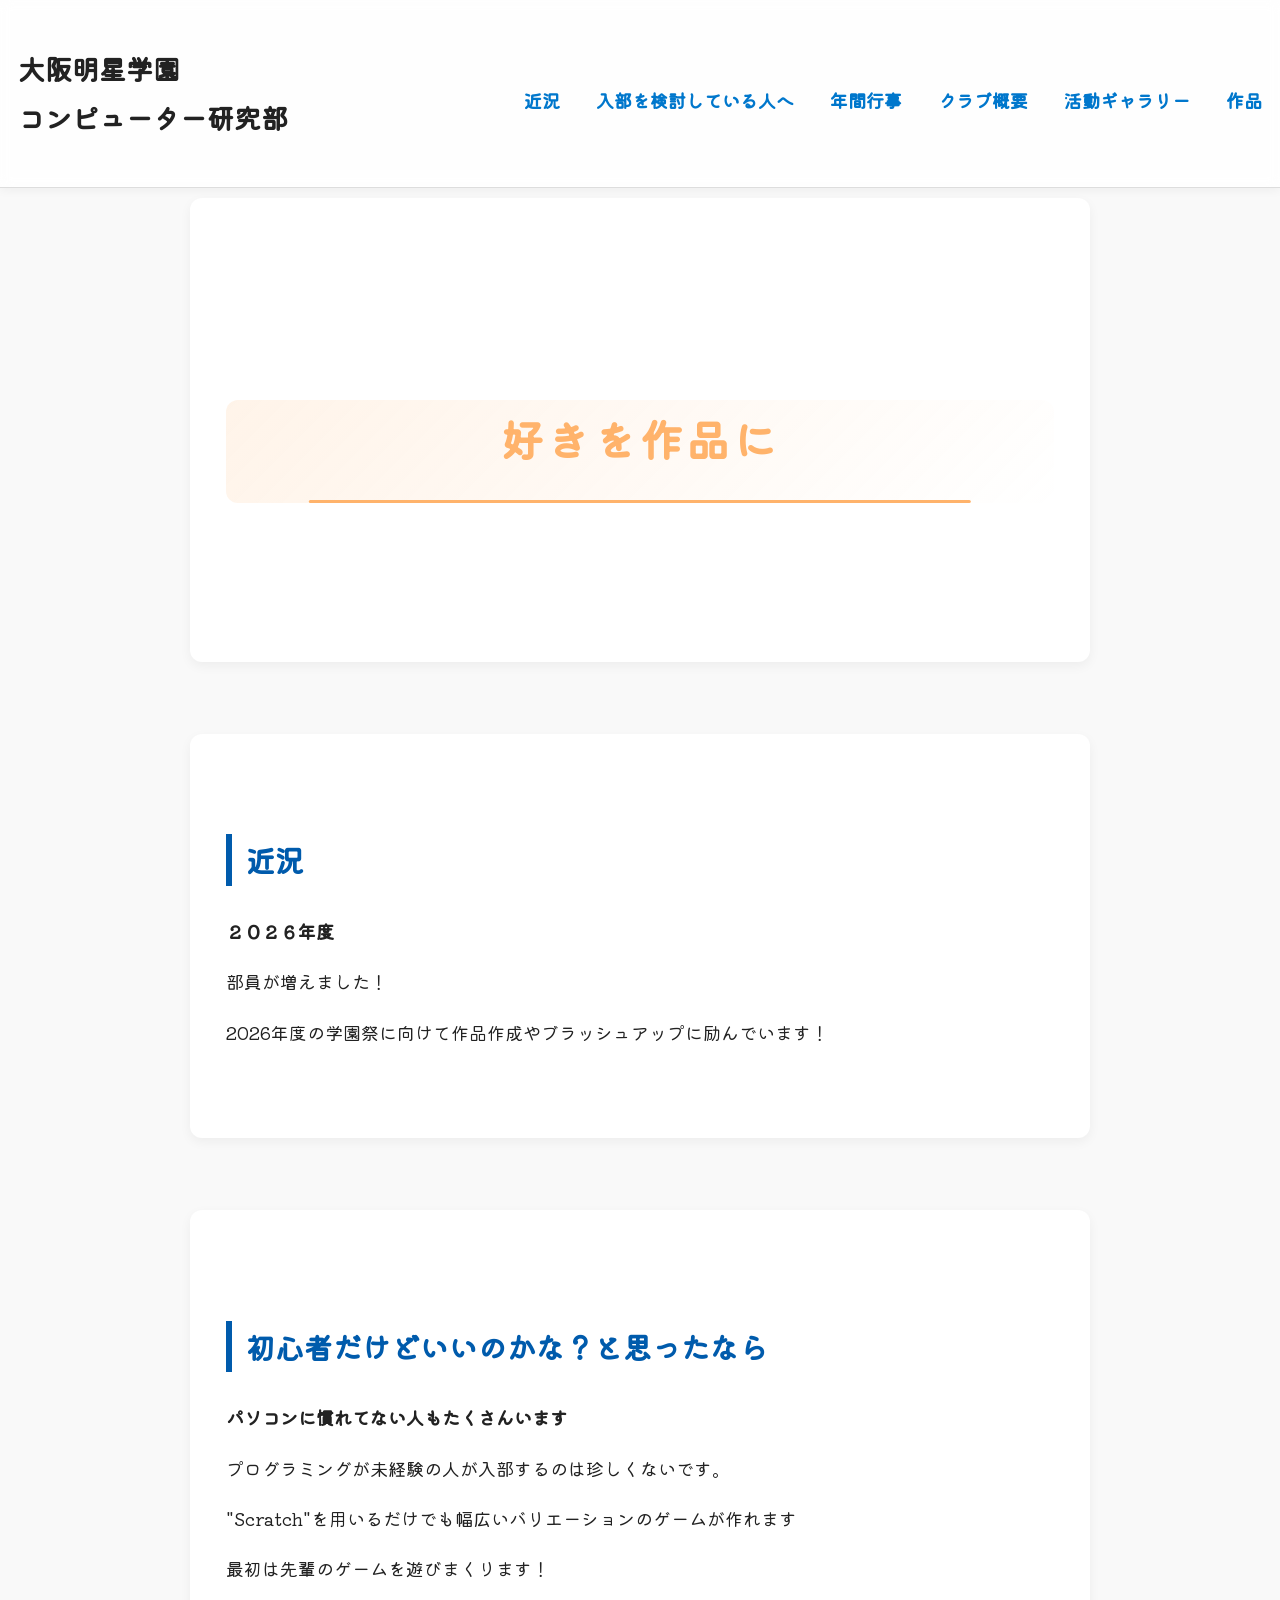
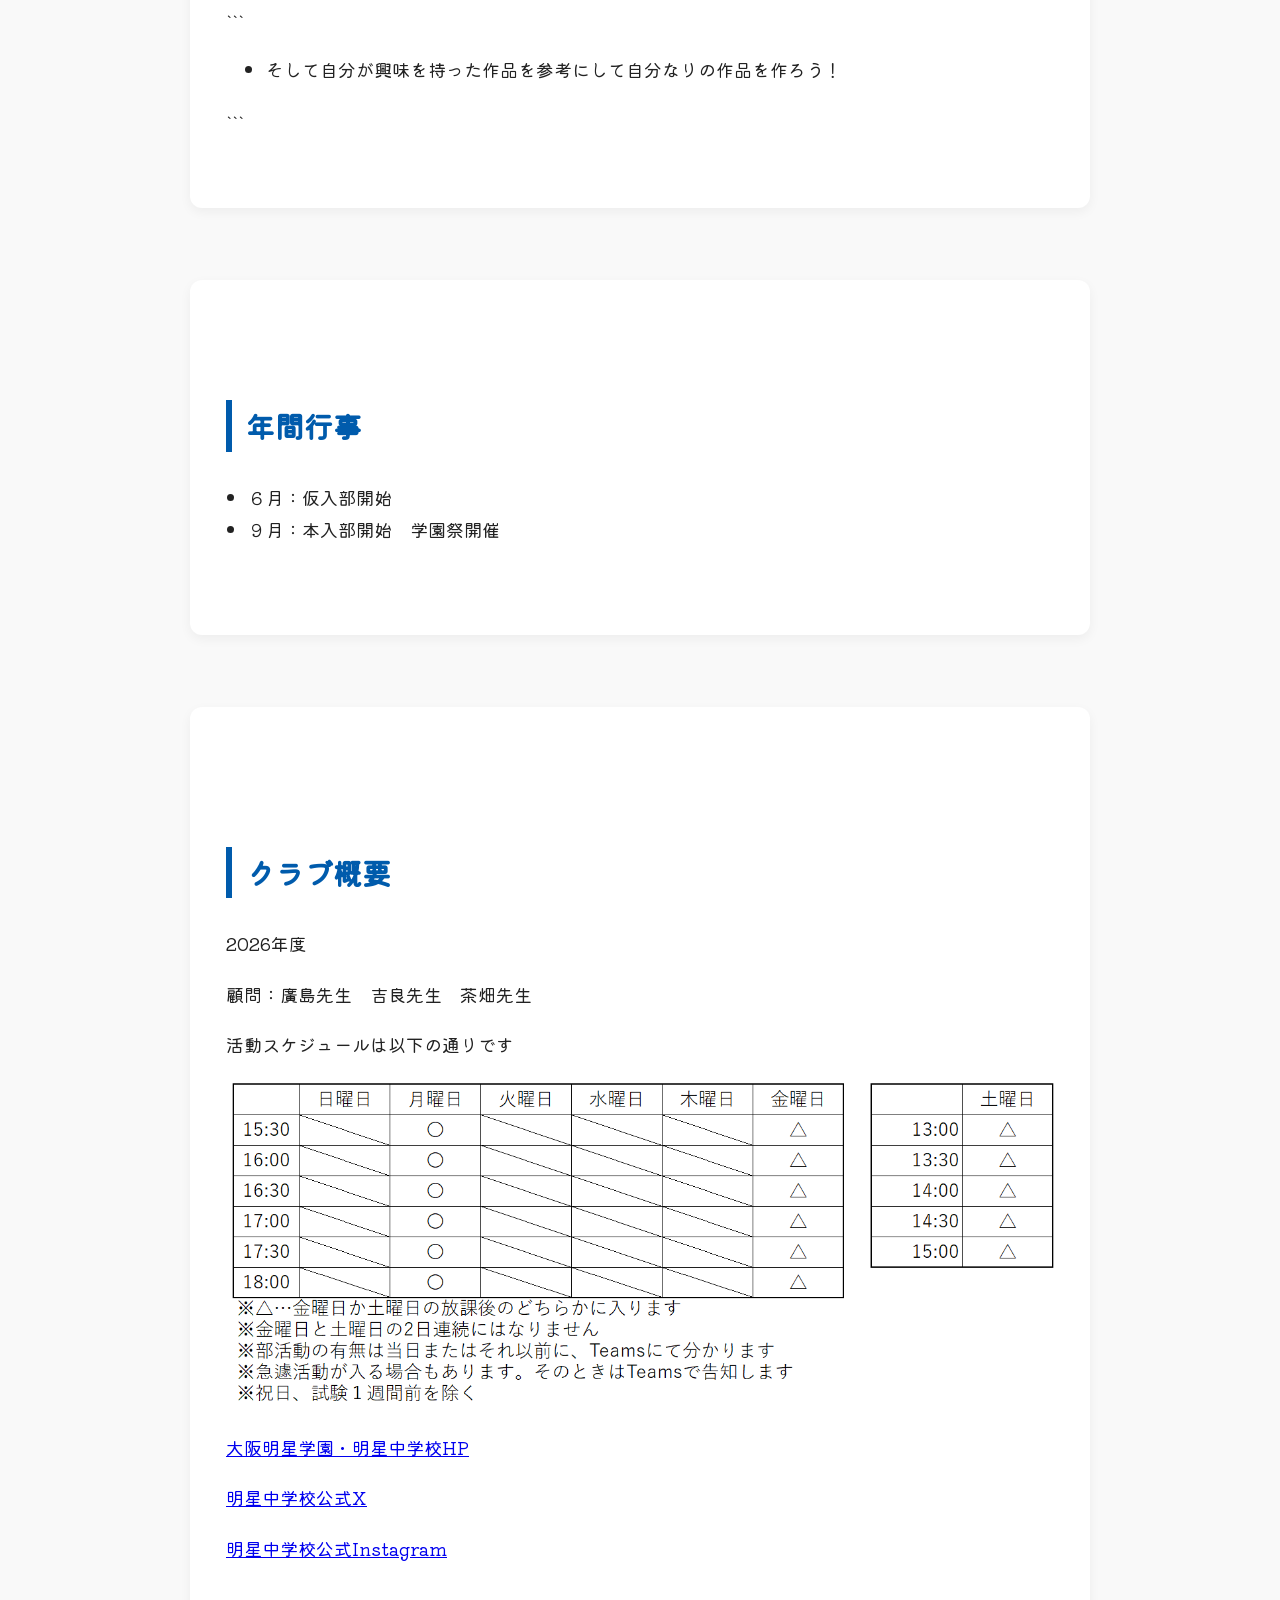
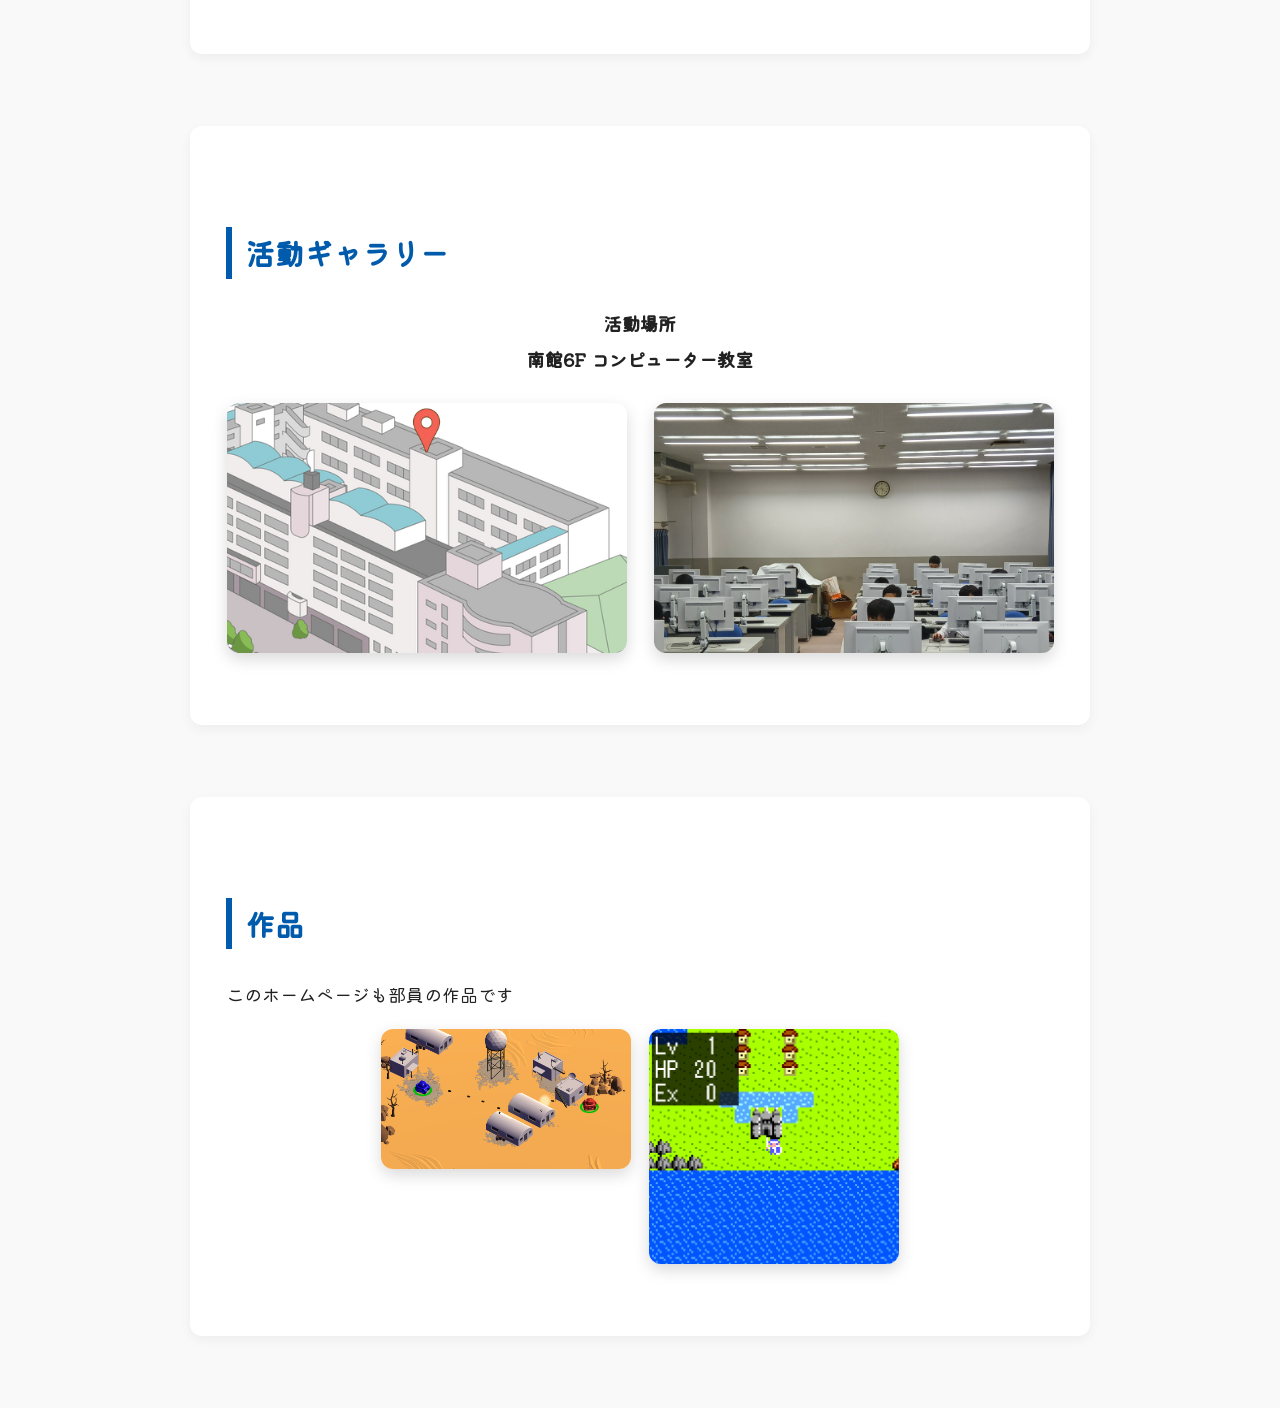
==== commit 93e71e76: "Update index.html" ====
--- a/index.html
+++ b/index.html
@@ -109,6 +109,7 @@
   <p class="section-title">活動ギャラリー</p>
 
   <div class="gallery">
+
     <div class="gallery-text">
       <p><strong>活動場所</strong></p>
       <p><strong>南館6F コンピューター教室</strong></p>
@@ -118,12 +119,12 @@
       <img src="clubroom_map_v2.png" alt="S605 コンピューター教室の場所">
       <img src="activity_picture_2026_03_06.png" alt="活動の様子">
     </div>
+
   </div>
 </section>
   
 <section id="works">
   <p class="section-title">作品</p>
-
   <p>このホームページも部員の作品です</p>
 
   <div class="gallery">
@@ -131,7 +132,7 @@
     <img src="photo_of_playing_2.png" alt="部員が制作した作品の例 2">
   </div>
 </section>
-
+  
 <script>
   const toggleButton = document.querySelector('.menu-toggle');
   const nav = document.querySelector('.page-nav');
--- a/main.css
+++ b/main.css
@@ -1,271 +1,289 @@
 @charset "utf-8";
 
 /* ============================
-基本
-============================ */
+   基本
+   ============================ */
 
 html {
-scroll-behavior: smooth;
+  scroll-behavior: smooth;
 }
 
 body {
-background-color: #f9f9f9;
-font-family: 'Kiwi Maru', serif;
-font-size: 18px;
-line-height: 1.8;
-color: #222;
-margin: 0;
-padding: 0;
-}
-
-/* ============================
-ヘッダー
-============================ */
+  background-color: #f9f9f9;
+  font-family: 'Kiwi Maru', serif;
+  font-size: 18px;
+  line-height: 1.8;
+  color: #222;
+  margin: 0;
+  padding: 0;
+}
+
+
+/* ============================
+   ヘッダー
+   ============================ */
 
 header {
-display: flex;
-justify-content: space-between;
-align-items: center;
-flex-wrap: wrap;
-
-position: fixed;
-top: 0;
-left: 0;
-
-width: 100%;
-box-sizing: border-box;
-
-padding: 2.5em 1em;
-
-background: rgba(255, 255, 255, 0.85);
-backdrop-filter: blur(6px);
-
-border-bottom: 1px solid #ddd;
-box-shadow: 0 2px 10px rgba(0, 0, 0, 0.05);
-
-z-index: 1000;
-
-transition:
-padding 0.35s ease,
-background 0.35s ease,
-box-shadow 0.35s ease;
+  display: flex;
+  justify-content: space-between;
+  align-items: center;
+  flex-wrap: wrap;
+
+  position: fixed;
+  top: 0;
+  left: 0;
+
+  width: 100%;
+  box-sizing: border-box;
+
+  padding: 2.5em 1em;
+
+  background: rgba(255, 255, 255, 0.85);
+  backdrop-filter: blur(6px);
+
+  border-bottom: 1px solid #ddd;
+  box-shadow: 0 2px 10px rgba(0, 0, 0, 0.05);
+
+  z-index: 1000;
+
+  transition:
+    padding 0.35s ease,
+    background 0.35s ease,
+    box-shadow 0.35s ease;
 }
 
 header.scrolled {
-background: rgba(255, 255, 255, 0.75);
-padding: 1.2em 1em;
-box-shadow: 0 2px 12px rgba(0, 0, 0, 0.08);
+  background: rgba(255, 255, 255, 0.75);
+  padding: 1.2em 1em;
+  box-shadow: 0 2px 12px rgba(0, 0, 0, 0.08);
 }
 
 header h1 {
-font-size: 1.5em;
-margin: 0;
-flex: 1;
-text-align: left;
-}
-
-/* ============================
-ハンバーガーボタン
-============================ */
+  font-size: 1.5em;
+  margin: 0;
+  flex: 1;
+  text-align: left;
+}
+
+
+/* ============================
+   ハンバーガーボタン
+   ============================ */
 
 .menu-toggle {
-display: block;
-
-position: fixed;
-top: 1em;
-right: 1em;
-
-background: none;
-border: none;
-
-font-size: 28px;
-cursor: pointer;
-
-padding: 0.5em 1em;
-
-color: #0077cc;
-
-z-index: 1002;
-}
-
-/* ============================
-ナビゲーション
-============================ */
+  display: block;
+
+  position: fixed;
+  top: 1em;
+  right: 1em;
+
+  background: none;
+  border: none;
+
+  font-size: 28px;
+  cursor: pointer;
+
+  padding: 0.5em 1em;
+
+  color: #0077cc;
+
+  z-index: 1002;
+}
+
+
+/* ============================
+   ナビゲーション
+   ============================ */
 
 .page-nav {
-display: flex;
-flex-wrap: wrap;
-
-justify-content: center;
-gap: 2em;
-
-margin-top: 1em;
+  display: flex;
+  flex-wrap: wrap;
+
+  justify-content: center;
+  gap: 2em;
+
+  margin-top: 1em;
 }
 
 .page-nav a {
-position: relative;
-
-color: #0077cc;
-text-decoration: none;
-font-weight: bold;
-
-padding-bottom: 4px;
+  position: relative;
+
+  color: #0077cc;
+  text-decoration: none;
+  font-weight: bold;
+
+  padding-bottom: 4px;
 }
 
 .page-nav a:hover {
-text-decoration: none;
+  text-decoration: none;
 }
 
 .page-nav a::after {
-content: "";
-
-position: absolute;
-left: 0;
-bottom: 0;
-
-width: 0;
-height: 2px;
-
-background-color: #005bac;
-
-transition: width 0.3s ease;
+  content: "";
+
+  position: absolute;
+  left: 0;
+  bottom: 0;
+
+  width: 0;
+  height: 2px;
+
+  background-color: #005bac;
+
+  transition: width 0.3s ease;
 }
 
 .page-nav a:hover::after {
-width: 100%;
-}
-
-/* ============================
-キャッチコピー
-============================ */
+  width: 100%;
+}
+
+
+/* ============================
+   キャッチコピー
+   ============================ */
 
 .catchphrase {
-font-size: 2.4em;
-text-align: center;
-
-margin: 3em 0 2em;
-
-color: #ffb36b;
-
-letter-spacing: 0.08em;
-
-position: relative;
-padding-bottom: 0.6em;
-
-background: linear-gradient(
-135deg,
-rgba(255, 179, 107, 0.15),
-rgba(255, 255, 255, 0)
-);
-
-border-radius: 12px;
-
-opacity: 0;
-
-transform: translateY(20px);
-
-animation: catchFade 1.4s ease-out forwards;
+  font-size: 2.4em;
+  text-align: center;
+
+  margin: 3em 0 2em;
+
+  color: #ffb36b;
+
+  letter-spacing: 0.08em;
+
+  position: relative;
+  padding-bottom: 0.6em;
+
+  background: linear-gradient(
+    135deg,
+    rgba(255, 179, 107, 0.15),
+    rgba(255, 255, 255, 0)
+  );
+
+  border-radius: 12px;
+
+  opacity: 0;
+
+  transform: translateY(20px);
+
+  animation: catchFade 1.4s ease-out forwards;
 }
 
 .catchphrase::after {
-content: "";
-
-position: absolute;
-
-bottom: 0;
-left: 50%;
-
-width: 80%;
-height: 3px;
-
-background-color: #ffb36b;
-
-transform: translateX(-50%);
-
-border-radius: 2px;
-}
-
-/* ============================
-セクション
-============================ */
+  content: "";
+
+  position: absolute;
+
+  bottom: 0;
+  left: 50%;
+
+  width: 80%;
+  height: 3px;
+
+  background-color: #ffb36b;
+
+  transform: translateX(-50%);
+
+  border-radius: 2px;
+}
+
+
+/* ============================
+   セクション
+   ============================ */
 
 section {
-background-color: #ffffff;
-
-border-radius: 12px;
-
-box-shadow: 0 4px 12px rgba(0, 0, 0, 0.05);
-
-padding: 4em 2em;
-
-margin: 4em auto;
-
-max-width: 900px;
-
-box-sizing: border-box;
-
-scroll-margin-top: 130px;
-}
-
-/* ============================
-セクションタイトル
-============================ */
+  background-color: #ffffff;
+
+  border-radius: 12px;
+
+  box-shadow: 0 4px 12px rgba(0, 0, 0, 0.05);
+
+  padding: 4em 2em;
+
+  margin: 4em auto;
+
+  max-width: 900px;
+
+  box-sizing: border-box;
+
+  scroll-margin-top: 130px;
+}
+
+
+/* ============================
+   セクションタイトル
+   ============================ */
 
 .section-title {
-font-size: 1.6em;
-
-font-weight: 600;
-
-border-left: 6px solid #005bac;
-
-padding-left: 0.5em;
-
-margin-bottom: 1em;
-
-color: #005bac;
-}
-
-/* ============================
-年間行事
-============================ */
+  font-size: 1.6em;
+
+  font-weight: 600;
+
+  border-left: 6px solid #005bac;
+
+  padding-left: 0.5em;
+
+  margin-bottom: 1em;
+
+  color: #005bac;
+}
+
+
+/* ============================
+   年間行事
+   ============================ */
 
 #events ul {
-padding-left: 1.2em;
-
-overflow-wrap: break-word;
-word-break: break-word;
-}
+  padding-left: 1.2em;
+
+  overflow-wrap: break-word;
+  word-break: break-word;
+}
+
 
 /* ============================
    活動ギャラリー
    ============================ */
 
-.gallery {
+#gallery .gallery {
   display: block;
 }
 
+
 /* 活動場所の文字 */
-.gallery-text {
+
+#gallery .gallery-text {
   text-align: center;
   margin-bottom: 1.5em;
 }
 
-.gallery-text p {
+#gallery .gallery-text p {
   margin: 0.2em 0;
 }
 
+
 /* 写真2枚 */
-.gallery-images {
+
+#gallery .gallery-images {
   display: flex;
+
   justify-content: center;
   align-items: center;
+
   gap: 1.5em;
 }
 
-/* 写真 */
-.gallery-images img {
+
+/* 活動ギャラリーの写真 */
+
+#gallery .gallery-images img {
   width: calc(50% - 0.75em);
+
   max-width: 400px;
+
   height: 250px;
 
   object-fit: cover;
@@ -279,182 +297,257 @@
     box-shadow 0.2s ease;
 }
 
-.gallery-images img:hover {
+#gallery .gallery-images img:hover {
   transform: translateY(-4px);
 
   box-shadow: 0 10px 24px rgba(0, 0, 0, 0.2);
 }
-/* ============================
-活動スケジュール
-============================ */
+
+
+/* ============================
+   作品
+   ============================ */
+
+#works .gallery {
+  display: flex;
+
+  flex-wrap: wrap;
+
+  justify-content: center;
+  align-items: flex-start;
+
+  gap: 1em;
+}
+
+
+/* 作品の画像 */
+
+#works .gallery img {
+  width: 250px;
+
+  max-width: 250px;
+
+  height: auto;
+
+  flex: 0 0 250px;
+
+  border-radius: 12px;
+
+  box-shadow: 0 6px 16px rgba(0, 0, 0, 0.15);
+
+  transition:
+    transform 0.2s ease,
+    box-shadow 0.2s ease;
+}
+
+#works .gallery img:hover {
+  transform: translateY(-4px);
+
+  box-shadow: 0 10px 24px rgba(0, 0, 0, 0.2);
+}
+
+
+/* ============================
+   活動スケジュール
+   ============================ */
 
 .club-schedule img {
-max-width: 100%;
-
-height: auto;
-
-display: block;
-}
-
-/* ============================
-PC
-============================ */
+  max-width: 100%;
+
+  height: auto;
+
+  display: block;
+}
+
+
+/* ============================
+   PC
+   ============================ */
 
 @media screen and (min-width: 769px) {
 
-body {
-padding-top: 7em;
-}
-
-.menu-toggle {
-display: none;
-}
-
-.page-nav {
-display: flex;
-position: static;
-}
-}
-
-/* ============================
-スマートフォン
-============================ */
+  body {
+    padding-top: 7em;
+  }
+
+  .menu-toggle {
+    display: none;
+  }
+
+  .page-nav {
+    display: flex;
+
+    position: static;
+  }
+}
+
+
+/* ============================
+   スマートフォン
+   ============================ */
 
 @media screen and (max-width: 768px) {
 
-body {
-font-size: 16px;
-
-```
-/* 固定ヘッダーの分 */
-padding-top: 7em;
-
-padding-left: 1em;
-padding-right: 1em;
-```
-
-}
-
-/* スマホでもヘッダーを固定 */
-
-header {
-flex-direction: column;
-align-items: flex-start;
-
-```
-padding: 1.5em 1em;
-```
-
-}
-
-/* メニュー */
-
-.page-nav {
-display: none;
-
-```
-flex-direction: column;
-
-align-items: center;
-
-position: fixed;
-
-top: 0;
-left: 0;
-
-width: 100%;
-height: 100vh;
-
-max-height: 100vh;
-
-box-sizing: border-box;
-
-overflow-y: auto;
-
-padding: 5em 1em 2em;
-
-margin: 0;
-
-background: rgba(255, 255, 255, 0.95);
-
-backdrop-filter: blur(6px);
-
-gap: 0.8em;
-
-z-index: 1001;
-```
-
-}
-
-/* メニューを開いた状態 */
-
-.page-nav.show {
-display: flex;
-}
-
-/* メニュー項目 */
-
-.page-nav a {
-display: block;
-
-```
-width: 100%;
-max-width: 500px;
-
-box-sizing: border-box;
-
-padding: 0.6em 1em;
-
-text-align: center;
-
-z-index: 1002;
-```
-
-}
-
-/* セクション */
-
-section {
-padding: 2em 1em;
-
-```
-margin: 2em 0;
-
-scroll-margin-top: 100px;
-```
-
-}
-
-/* 画像 */
-
-.gallery img {
-max-width: 90%;
-}
-   .gallery-images {
+  body {
+    font-size: 16px;
+
+    /* 固定ヘッダーの分 */
+    padding-top: 7em;
+
+    padding-left: 1em;
+    padding-right: 1em;
+  }
+
+
+  /* スマホでもヘッダーを固定 */
+
+  header {
     flex-direction: column;
-  }
-
-  .gallery-images img {
+
+    align-items: flex-start;
+
+    padding: 1.5em 1em;
+  }
+
+
+  /* ============================
+     ハンバーガーメニュー
+     ============================ */
+
+  .page-nav {
+    display: none;
+
+    flex-direction: column;
+
+    align-items: center;
+
+    position: fixed;
+
+    top: 0;
+    left: 0;
+
     width: 100%;
+    height: 100vh;
+
+    max-height: 100vh;
+
+    box-sizing: border-box;
+
+    overflow-y: auto;
+
+    padding: 5em 1em 2em;
+
+    margin: 0;
+
+    background: rgba(255, 255, 255, 0.95);
+
+    backdrop-filter: blur(6px);
+
+    gap: 0.8em;
+
+    z-index: 1001;
+  }
+
+
+  /* メニューを開いた状態 */
+
+  .page-nav.show {
+    display: flex;
+  }
+
+
+  /* メニュー項目 */
+
+  .page-nav a {
+    display: block;
+
+    width: 100%;
+
+    max-width: 500px;
+
+    box-sizing: border-box;
+
+    padding: 0.6em 1em;
+
+    text-align: center;
+
+    z-index: 1002;
+  }
+
+
+  /* ============================
+     セクション
+     ============================ */
+
+  section {
+    padding: 2em 1em;
+
+    margin: 2em 0;
+
+    scroll-margin-top: 100px;
+  }
+
+
+  /* ============================
+     活動ギャラリー
+     ============================ */
+
+  #gallery .gallery-images {
+    flex-direction: column;
+
+    gap: 1em;
+  }
+
+  #gallery .gallery-images img {
+    width: 100%;
+
     max-width: 400px;
+
     height: auto;
   }
-}
-
-/* ============================
-フェードイン
-============================ */
+
+
+  /* ============================
+     作品
+     ============================ */
+
+  #works .gallery {
+    display: flex;
+
+    flex-direction: column;
+
+    align-items: center;
+
+    gap: 1em;
+  }
+
+  #works .gallery img {
+    width: 90%;
+
+    max-width: 250px;
+
+    flex: 0 1 250px;
+
+    height: auto;
+  }
+
+}
+
+
+/* ============================
+   フェードイン
+   ============================ */
 
 @keyframes catchFade {
 
-0% {
-opacity: 0;
-transform: translateY(20px);
-}
-
-100% {
-opacity: 1;
-transform: translateY(0);
-}
-
-}
+  0% {
+    opacity: 0;
+    transform: translateY(20px);
+  }
+
+  100% {
+    opacity: 1;
+    transform: translateY(0);
+  }
+
+}
